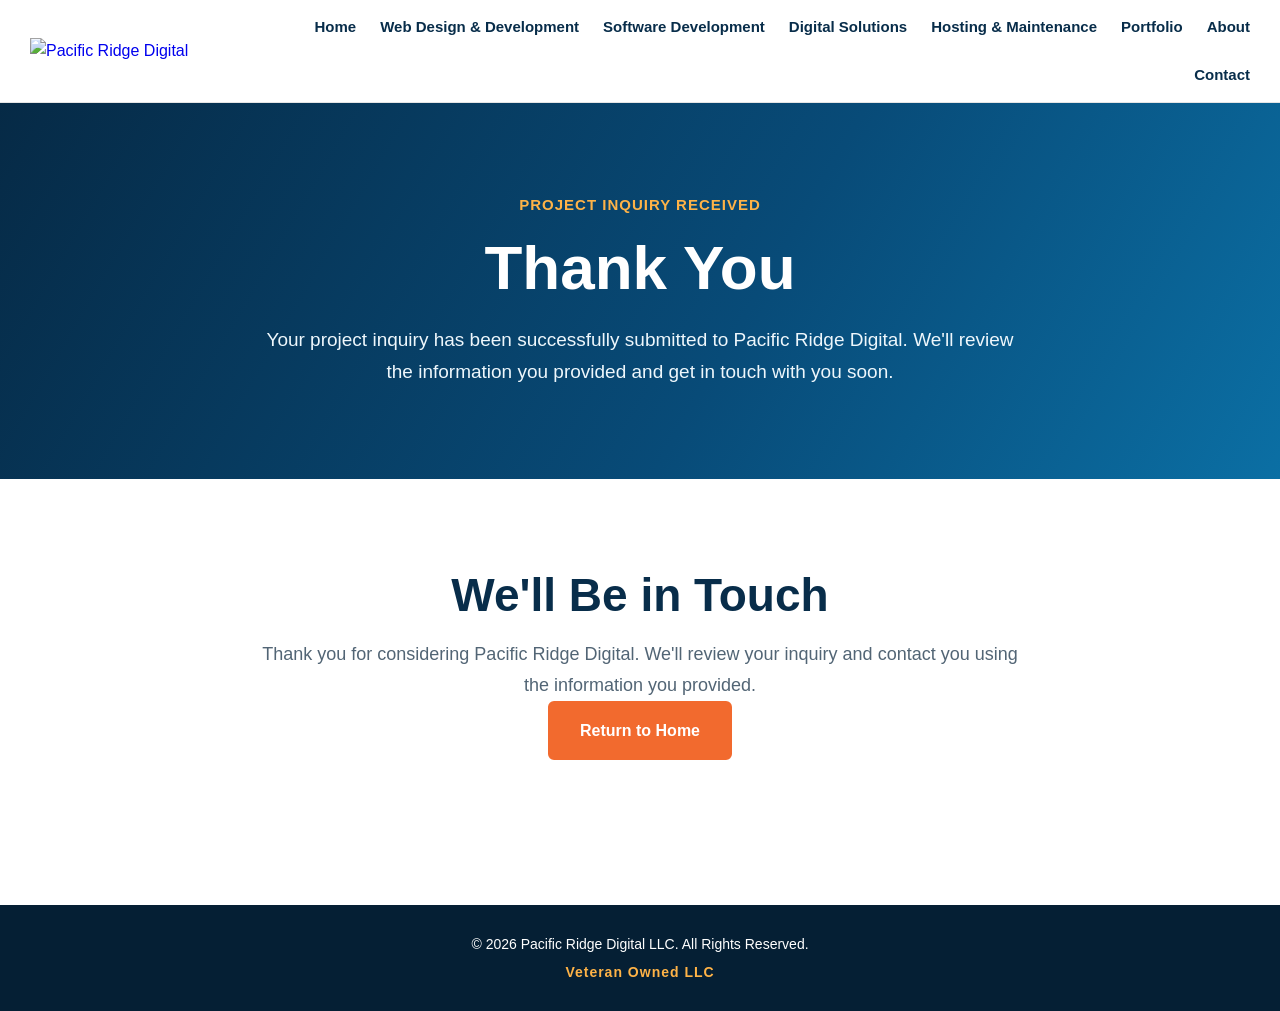
==== pages/about.html @ aaa15468 "Add link to Software Development in navigation" ====
<!DOCTYPE html>
<html lang="en">

<head>
    <meta charset="UTF-8">
    <meta name="viewport" content="width=device-width, initial-scale=1.0">

    <title>Thank You | Pacific Ridge Digital</title>
    <link rel="icon" type="image/png" sizes="512x512" href="../assets/images/favicon.png">
    <meta name="description"
      content="Thank you for contacting Pacific Ridge Digital. Your project inquiry has been received.">

    <link rel="stylesheet" href="../style.css">
</head>

<body class="contact-page">

    <!-- Header -->
    <header class="site-header">

        <div class="header-container">

            <a href="../index.html" class="logo-link">
                <img src="../assets/images/pacific-ridge-digital.png"
                     alt="Pacific Ridge Digital"
                     class="site-logo">
            </a>

            <nav class="main-nav">
                <a href="../index.html">Home</a>
                <a href="web-design-development.html">Web Design &amp; Development</a>
                <a href="software-development.html">Software Development</a>
                <a href="digital-solutions.html">Digital Solutions</a>
                <a href="hosting-maintenance.html">Hosting &amp; Maintenance</a>
                <a href="portfolio.html">Portfolio</a>
                <a href="about.html">About</a>
                <a href="contact.html">Contact</a>
            </nav>

        </div>

    </header>

    <main>

        <!-- Page Hero -->
<section class="page-hero">

    <div class="page-hero-content">

        <p class="hero-eyebrow">Project Inquiry Received</p>

        <h1>Thank You</h1>

        <p>
            Your project inquiry has been successfully submitted to
            Pacific Ridge Digital. We'll review the information you
            provided and get in touch with you soon.
        </p>

    </div>

</section>

<section class="contact-section">
    <div class="section-container">
        <div class="section-heading">

            <h2>We'll Be in Touch</h2>

            <p>
                Thank you for considering Pacific Ridge Digital.
                We'll review your inquiry and contact you using the
                information you provided.
            </p>

            <a href="../index.html" class="cta-button">
                Return to Home
            </a>

        </div>
    </div>
</section>
        
</main>
        


    <!-- Footer -->
    <footer class="site-footer">

        <p>&copy; 2026 Pacific Ridge Digital LLC. All Rights Reserved.</p>

        <p class="veteran-footer">Veteran Owned LLC</p>

    </footer>

</body>

</html>
---- style.css ----
/* ========================================
   Pacific Ridge Digital
   Main Stylesheet
   ======================================== */


/* ---------- Global Reset ---------- */

* {
    margin: 0;
    padding: 0;
    box-sizing: border-box;
}

html {
    scroll-behavior: smooth;
}

body {
    font-family: Arial, Helvetica, sans-serif;
    color: #082d4a;
    background-color: #ffffff;
    line-height: 1.6;
}

a {
    text-decoration: none;
}


/* ---------- Header ---------- */

.site-header {
    background-color: #ffffff;
    border-bottom: 1px solid #e5e5e5;
}

.header-container {
    max-width: 1400px;
    margin: 0 auto;
    padding: 15px 30px;

    display: flex;
    align-items: center;
    justify-content: space-between;
    gap: 30px;
}


/* ---------- Logo ---------- */

.logo-link {
    display: flex;
    align-items: center;
    flex-shrink: 0;
}

.site-logo {
    width: 230px;
    height: auto;
    display: block;
}


/* ---------- Navigation ---------- */

.main-nav {
    display: flex;
    align-items: center;
    justify-content: flex-end;
    gap: 24px;
    flex-wrap: wrap;
}

.main-nav a {
    color: #082d4a;
    font-size: 15px;
    font-weight: 600;
    transition: color 0.2s ease;
}

.main-nav a:hover {
    color: #f26a2e;
}


/* ---------- Hero ---------- */

.hero {
    min-height: 560px;

    display: flex;
    align-items: center;

    background:
        linear-gradient(
            120deg,
            #062a46 0%,
            #084b78 58%,
            #0b6fa4 100%
        );
}

.hero-content {
    width: 100%;
    max-width: 1200px;

    margin: 0 auto;
    padding: 80px 40px;

    color: #ffffff;
}

.hero-eyebrow {
    margin-bottom: 18px;

    color: #ffb347;
    font-size: 15px;
    font-weight: 700;
    letter-spacing: 1px;
    text-transform: uppercase;
}

.hero h1 {
    max-width: 1000px;
    margin-bottom: 24px;

    font-size: clamp(40px, 4.4vw, 58px);
    line-height: 1.08;
    letter-spacing: -1px;
}

.hero-description {
    max-width: 720px;
    margin-bottom: 35px;

    font-size: 19px;
    line-height: 1.7;
    color: #eef7fc;
}


/* ---------- Buttons ---------- */

.hero-buttons {
    display: flex;
    gap: 16px;
    flex-wrap: wrap;
}

.btn {
    display: inline-block;
    padding: 13px 25px;

    border: 2px solid transparent;
    border-radius: 6px;

    font-weight: 700;
    transition:
        background-color 0.2s ease,
        color 0.2s ease,
        border-color 0.2s ease;
}

.btn-primary {
    background-color: #f26a2e;
    color: #ffffff;
}

.btn-primary:hover {
    background-color: #d9551f;
}

.btn-secondary {
    border-color: #ffffff;
    color: #ffffff;
}

.btn-secondary:hover {
    background-color: #ffffff;
    color: #082d4a;
}

/* ---------- Responsive ---------- */

@media (max-width: 1000px) {

    .header-container {
        flex-direction: column;
        justify-content: center;
    }

    .main-nav {
        justify-content: center;
    }

}


@media (max-width: 700px) {

    .site-logo {
        width: 190px;
    }

    .main-nav {
        gap: 12px 18px;
    }

    .main-nav a {
        font-size: 14px;
    }

    .hero {
        min-height: 500px;
    }

    .hero-content {
        padding: 60px 25px;
        text-align: center;
    }

    .hero-description {
        margin-left: auto;
        margin-right: auto;
    }

.hero-buttons {
    justify-content: center;
}

}   /* <-- closes @media (max-width: 700px) */


/* ---------- Services ---------- */

.services-section {
    padding: 90px 30px;
    background-color: #f7fafc;
}

.section-container {
    max-width: 1200px;
    margin: 0 auto;
}

.section-heading {
    max-width: 760px;
    margin: 0 auto 55px;
    text-align: center;
}

.section-eyebrow {
    margin-bottom: 10px;

    color: #f26a2e;
    font-size: 14px;
    font-weight: 700;
    letter-spacing: 1.5px;
    text-transform: uppercase;
}

.section-heading h2 {
    margin-bottom: 18px;

    color: #082d4a;
    font-size: clamp(32px, 4vw, 46px);
    line-height: 1.15;
}

.section-heading p {
    color: #526575;
    font-size: 18px;
    line-height: 1.7;
}


/* ---------- Service Cards ---------- */

.services-grid {
    display: grid;
    grid-template-columns: repeat(3, 1fr);
    gap: 24px;
}

.service-card {
    position: relative;

    display: flex;
    flex-direction: column;
    height: 100%;

    padding: 34px 28px;

    background-color: #ffffff;
    border-top: 4px solid #0b6fa4;
    border-radius: 8px;

    box-shadow: 0 8px 24px rgba(8, 45, 74, 0.08);

    transition:
        transform 0.2s ease,
        box-shadow 0.2s ease,
        border-color 0.2s ease;
}

.service-card:hover {
    transform: translateY(-5px);

    border-top-color: #f26a2e;

    box-shadow: 0 14px 30px rgba(8, 45, 74, 0.14);
}

.service-card h3 {
    margin-bottom: 14px;

    color: #082d4a;
    font-size: 23px;
}

.service-card p {
    margin-bottom: 24px;

    color: #526575;
    font-size: 16px;
    line-height: 1.7;
}

.service-card .service-price {
    margin-top: auto;
    margin-bottom: 14px;

    color: #0b6fa4;
    font-size: 15px;
    font-weight: 700;
    line-height: 1.4;
}

.service-link {
    color: #0b6fa4;
    font-weight: 700;
}

.service-link:hover {
    color: #f26a2e;
}


/* ---------- Services Responsive ---------- */

@media (max-width: 1000px) {

    .services-grid {
        grid-template-columns: repeat(2, 1fr);
    }

}

@media (max-width: 650px) {

    .services-section {
        padding: 70px 20px;
    }

    .services-grid {
        grid-template-columns: 1fr;
    }

}
/* ---------- Why Pacific Ridge ---------- */

.why-section {
    padding: 90px 30px;
    background-color: #ffffff;
}

.why-grid {
    display: grid;
    grid-template-columns: repeat(3, 1fr);
    gap: 30px;
}

.why-card {
    padding: 35px 30px;

    border-left: 4px solid #f26a2e;
    background-color: #ffffff;

    box-shadow: 0 8px 24px rgba(8, 45, 74, 0.08);
}

.why-number {
    margin-bottom: 16px;

    color: #0b6fa4;
    font-size: 18px;
    font-weight: 700;
    letter-spacing: 2px;
}

.why-card h3 {
    margin-bottom: 15px;

    color: #082d4a;
    font-size: 23px;
    line-height: 1.3;
}

.why-card p {
    color: #526575;
    font-size: 16px;
    line-height: 1.7;
}


/* ---------- Why Pacific Ridge Responsive ---------- */

@media (max-width: 900px) {

    .why-grid {
        grid-template-columns: 1fr;
    }

}

@media (max-width: 650px) {

    .why-section {
        padding: 70px 20px;
    }

}

/* ---------- Featured Work ---------- */

.portfolio-section {
    padding: 90px 30px;
    background-color: #f7fafc;
}

.portfolio-grid {
    display: grid;
    grid-template-columns: repeat(3, 1fr);
    gap: 30px;
}

.portfolio-card {
    display: flex;
    flex-direction: column;

    overflow: hidden;

    background-color: #ffffff;
    border-radius: 8px;

    box-shadow: 0 8px 24px rgba(8, 45, 74, 0.08);

    transition:
        transform 0.2s ease,
        box-shadow 0.2s ease;
}

.portfolio-card:hover {
    transform: translateY(-5px);

    box-shadow: 0 14px 30px rgba(8, 45, 74, 0.14);
}


/* ---------- Portfolio Images ---------- */

.portfolio-image {
    width: 100%;
    height: 230px;

    overflow: hidden;
    background-color: #e9eef2;
}

.portfolio-image img {
    width: 100%;
    height: 100%;

    display: block;
    object-fit: cover;

    transition: transform 0.3s ease;
}

.portfolio-card:hover .portfolio-image img {
    transform: scale(1.04);
}


/* ---------- Portfolio Content ---------- */

.portfolio-content {
    display: flex;
    flex-direction: column;
    flex-grow: 1;

    padding: 30px;
}

.portfolio-type {
    margin-bottom: 8px;

    color: #f26a2e;
    font-size: 13px;
    font-weight: 700;
    letter-spacing: 1.3px;
    text-transform: uppercase;
}

.portfolio-content h3 {
    margin-bottom: 14px;

    color: #082d4a;
    font-size: 24px;
}

.portfolio-content > p:not(.portfolio-type) {
    margin-bottom: 24px;

    color: #526575;
    font-size: 16px;
    line-height: 1.7;
}

.portfolio-link {
    margin-top: auto;

    color: #0b6fa4;
    font-weight: 700;
}

.portfolio-link:hover {
    color: #f26a2e;
}

/* ---------- Portfolio Button ---------- */

.portfolio-button {
    margin-top: 45px;
    text-align: center;
}

.portfolio-button a {
    display: inline-block;

    padding: 15px 28px;

    background-color: #f26a2e;
    color: #ffffff;

    border: 2px solid #f26a2e;
    border-radius: 6px;

    font-size: 16px;
    font-weight: 700;
    text-decoration: none;

    transition:
        background-color 0.2s ease,
        border-color 0.2s ease,
        transform 0.2s ease;
}

.portfolio-button a:hover {
    background-color: #082d4a;
    border-color: #082d4a;

    transform: translateY(-2px);
}


/* ---------- Portfolio Responsive ---------- */

@media (max-width: 900px) {

    .portfolio-grid {
        grid-template-columns: 1fr;
    }

    .portfolio-image {
        height: 300px;
    }

}

@media (max-width: 650px) {

    .portfolio-section {
        padding: 70px 20px;
    }

    .portfolio-image {
        height: 220px;
    }

}
/* ---------- Final CTA ---------- */

.final-cta {
    padding: 90px 30px;

    background:
        linear-gradient(
            120deg,
            #051f34 0%,
            #083f66 100%
        );

    text-align: center;
}

.cta-container {
    max-width: 800px;
    margin: 0 auto;
}

.final-cta .section-eyebrow {
    color: #ffb347;
}

.final-cta h2 {
    margin-bottom: 20px;

    color: #ffffff;
    font-size: clamp(34px, 4vw, 50px);
    line-height: 1.15;
}

.final-cta p {
    margin: 0 auto 32px;

    max-width: 700px;

    color: #e9f4fa;
    font-size: 18px;
    line-height: 1.7;
}

.cta-button {
    display: inline-block;

    padding: 15px 30px;

    background-color: #f26a2e;
    color: #ffffff;

    border: 2px solid #f26a2e;
    border-radius: 6px;

    font-size: 16px;
    font-weight: 700;

    transition:
        background-color 0.2s ease,
        border-color 0.2s ease,
        transform 0.2s ease;
}

.cta-button:hover {
    background-color: #ffffff;
    border-color: #ffffff;
    color: #082d4a;

    transform: translateY(-2px);
}


/* ---------- Final CTA Responsive ---------- */

@media (max-width: 650px) {

    .final-cta {
        padding: 70px 20px;
    }

}
/* ---------- Interior Page Hero ---------- */

.page-hero {
    padding: 90px 30px;

    background:
        linear-gradient(
            120deg,
            #062a46 0%,
            #084b78 58%,
            #0b6fa4 100%
        );

    color: #ffffff;
}

.page-hero-content {
    max-width: 1100px;
    margin: 0 auto;
    text-align: center;
}

.page-hero h1 {
    max-width: 900px;
    margin: 0 auto 22px;

    font-size: clamp(42px, 5vw, 62px);
    line-height: 1.08;
}

.page-hero-content > p:last-child {
    max-width: 760px;
    margin: 0 auto;

    color: #eef7fc;
    font-size: 19px;
    line-height: 1.7;
}


/* ---------- General Content Section ---------- */

.content-section {
    padding: 90px 30px;
    background-color: #ffffff;
}


/* ---------- Feature Cards ---------- */

.feature-grid {
    display: grid;
    grid-template-columns: repeat(3, 1fr);
    gap: 26px;
}

.feature-card {
    padding: 32px 28px;

    background-color: #f7fafc;
    border-top: 4px solid #0b6fa4;
    border-radius: 8px;

    box-shadow: 0 8px 24px rgba(8, 45, 74, 0.06);
}

.feature-card h3 {
    margin-bottom: 13px;

    color: #082d4a;
    font-size: 22px;
}

.feature-card p {
    color: #526575;
    line-height: 1.7;
}


/* ---------- Design Process ---------- */

.design-process {
    padding: 90px 30px;
    background-color: #f7fafc;
}

.process-grid {
    display: grid;
    grid-template-columns: repeat(4, 1fr);
    gap: 24px;
}

.process-step {
    padding: 30px 25px;

    background-color: #ffffff;
    border-left: 4px solid #f26a2e;

    box-shadow: 0 8px 24px rgba(8, 45, 74, 0.06);
}

.process-step span {
    display: block;
    margin-bottom: 15px;

    color: #0b6fa4;
    font-size: 18px;
    font-weight: 700;
    letter-spacing: 2px;
}

.process-step h3 {
    margin-bottom: 12px;

    color: #082d4a;
    font-size: 22px;
}

.process-step p {
    color: #526575;
    line-height: 1.7;
}


/* ---------- Interior Page Responsive ---------- */

@media (max-width: 1000px) {

    .feature-grid {
        grid-template-columns: repeat(2, 1fr);
    }

    .process-grid {
        grid-template-columns: repeat(2, 1fr);
    }

}

@media (max-width: 650px) {

    .page-hero,
    .content-section,
    .design-process {
        padding: 70px 20px;
    }

    .feature-grid,
    .process-grid {
        grid-template-columns: 1fr;
    }

}


/* ---------- Website Pricing ---------- */

.website-pricing {
    padding: 90px 30px;
    background-color: #f7fafc;
}

.website-pricing-grid {
    display: grid;
    grid-template-columns: repeat(3, 1fr);
    gap: 28px;
    align-items: stretch;
}

.software-pricing-grid {
    grid-template-columns: repeat(2, minmax(0, 345px));
    justify-content: center;
}

.website-pricing-card {
    display: flex;
    flex-direction: column;
    padding: 38px 32px;

    background-color: #ffffff;
    border-top: 4px solid #0b6fa4;
    border-radius: 8px;

    box-shadow: 0 10px 25px rgba(8, 45, 74, 0.08);
}

.website-pricing-card h3 {
    margin-bottom: 16px;

    color: #082d4a;
    font-size: 24px;
}

.website-plan-price {
    margin-bottom: 26px;
}

.website-plan-price span,
.website-plan-price strong {
    display: block;
}

.website-plan-price span {
    color: #526575;
    font-size: 15px;
    font-weight: 700;
    text-transform: uppercase;
    letter-spacing: 0.5px;
}

.website-plan-price strong {
    color: #082d4a;
    font-size: 42px;
    line-height: 1.2;
}

.website-pricing-card ul {
    flex-grow: 1;
    margin: 0 0 30px;
    padding: 0;
    list-style: none;
}

.website-pricing-card li {
    position: relative;
    padding: 10px 0 10px 26px;

    color: #344f65;
    line-height: 1.5;
    border-bottom: 1px solid #e7edf1;
}

.website-pricing-card li:last-child {
    border-bottom: none;
}

.website-pricing-card li::before {
    content: "✓";
    position: absolute;
    left: 0;

    color: #0b6fa4;
    font-weight: 700;
}

.website-pricing-card .cta-button {
    align-self: flex-start;
}

.featured-website-plan {
    border-top-color: #f26a2e;
    transform: translateY(-12px);
}

.website-popular-badge {
    align-self: flex-start;
    margin-bottom: 18px;
    padding: 7px 14px;

    background-color: #f26a2e;
    color: #ffffff;
    border-radius: 20px;

    font-size: 13px;
    font-weight: 700;
    text-transform: uppercase;
    letter-spacing: 1px;
}
.pricing-note {
    text-align: center;
    margin: 24px auto 0;
    max-width: 900px;
    padding: 0 20px;
    color: #4b5563;
    font-size: 1.1rem;
    line-height: 1.6;
}

@media (max-width: 900px) {

    .website-pricing-grid {
        grid-template-columns: 1fr;
    }

    .featured-website-plan {
        transform: none;
    }

}

@media (max-width: 650px) {

    .website-pricing {
        padding: 70px 20px;
    }

    .website-pricing-card {
        padding: 32px 26px;
    }

}


/* ---------- Digital Solutions Pricing ---------- */

.digital-solutions-pricing {
    padding: 90px 30px;
    background-color: #f7fafc;
}

.digital-pricing-grid {
    display: grid;
    grid-template-columns: repeat(3, 1fr);
    gap: 28px;
    align-items: stretch;
}

.digital-pricing-card {
    display: flex;
    flex-direction: column;
    padding: 36px 30px;

    background-color: #ffffff;
    border-top: 4px solid #0b6fa4;
    border-radius: 8px;

    box-shadow: 0 10px 25px rgba(8, 45, 74, 0.08);
}

.digital-pricing-card h3 {
    margin-bottom: 16px;

    color: #082d4a;
    font-size: 23px;
    line-height: 1.3;
}

.digital-plan-price {
    margin-bottom: 22px;
}

.digital-plan-price span,
.digital-plan-price strong {
    display: block;
}

.digital-plan-price span {
    color: #526575;
    font-size: 15px;
    font-weight: 700;
    text-transform: uppercase;
    letter-spacing: 0.5px;
}

.digital-plan-price strong {
    color: #082d4a;
    font-size: 40px;
    line-height: 1.2;
}

.digital-pricing-description {
    flex-grow: 1;
    margin-bottom: 28px;

    color: #526575;
    line-height: 1.7;
}

.digital-pricing-card .cta-button {
    align-self: flex-start;
}

.digital-pricing-note {
    max-width: 1000px;
    margin: 42px auto 0;
    padding: 24px 28px;

    background-color: #ffffff;
    color: #526575;
    border-left: 4px solid #f26a2e;
    border-radius: 6px;

    line-height: 1.7;
    box-shadow: 0 8px 24px rgba(8, 45, 74, 0.06);
}

@media (max-width: 1000px) {

    .digital-pricing-grid {
        grid-template-columns: repeat(2, 1fr);
    }

}

@media (max-width: 650px) {

    .digital-solutions-pricing {
        padding: 70px 20px;
    }

    .digital-pricing-grid {
        grid-template-columns: 1fr;
    }

    .digital-pricing-card {
        padding: 32px 26px;
    }

    .digital-pricing-note {
        padding: 22px;
    }

}
/* ---------- Footer ---------- */

.site-footer {
    padding: 28px 20px;

    background-color: #051f34;
    color: #ffffff;

    text-align: center;
    font-size: 14px;
}

.veteran-footer {
    margin-top: 5px;

    color: #ffb347;
    font-weight: 700;
    letter-spacing: 1px;
}
/* Hosting & Maintenance */
.hosting-maintenance-page .feature-grid {
    grid-template-columns: repeat(4, 1fr);
}

/* Maintenance Pricing Plans */

.hosting-maintenance-page .pricing-grid {
    display: grid;
    grid-template-columns: repeat(3, 1fr);
    gap: 28px;
    align-items: stretch;
}

.hosting-maintenance-page .pricing-card {
    position: relative;

    display: flex;
    flex-direction: column;
    padding: 38px 32px;

    background-color: #ffffff;
    border-top: 4px solid #0b6fa4;
    border-radius: 8px;

    box-shadow: 0 10px 25px rgba(8, 45, 74, 0.08);
}

.hosting-maintenance-page .pricing-card h3 {
    margin: 0 0 18px;

    color: #082d4a;
    font-size: 24px;
}

.hosting-maintenance-page .plan-price {
    margin-bottom: 28px;
}

.hosting-maintenance-page .price {
    color: #082d4a;
    font-size: 42px;
    font-weight: 700;
}

.hosting-maintenance-page .price-period {
    color: #526575;
    font-size: 16px;
}

.hosting-maintenance-page .pricing-card ul {
    flex-grow: 1;
    margin: 0 0 30px;
    padding: 0;
    list-style: none;
}

.hosting-maintenance-page .pricing-card li {
    position: relative;
    padding: 10px 0 10px 26px;
    color: #344f65;
    line-height: 1.5;
    border-bottom: 1px solid #e7edf1;
}

.hosting-maintenance-page .pricing-card li:last-child {
    border-bottom: none;
}

.hosting-maintenance-page .pricing-card li::before {
    content: "✓";
    position: absolute;
    left: 0;
    color: #0b6fa4;
    font-weight: 700;
}

.hosting-maintenance-page .pricing-card .cta-button {
    align-self: flex-start;
}

/* Featured Standard Plan */

.hosting-maintenance-page .featured-plan {
    border-top-color: #f26a2e;
    transform: translateY(-12px);
}

.hosting-maintenance-page .popular-badge {
    align-self: flex-start;
    display: inline-block;
    background-color: #f26a2e;
    color: #ffffff;
    font-size: 13px;
    font-weight: 700;
    text-transform: uppercase;
    letter-spacing: 1px;
    padding: 7px 14px;
    border-radius: 20px;
    margin-bottom: 18px;
}

.hosting-maintenance-page .maintenance-pricing-note {
    max-width: 1000px;
    margin: 42px auto 0;
    padding: 24px 28px;

    background-color: #ffffff;
    color: #526575;
    border-left: 4px solid #f26a2e;
    border-radius: 6px;

    line-height: 1.7;
    box-shadow: 0 8px 24px rgba(8, 45, 74, 0.06);
}

/* Responsive Pricing */

@media (max-width: 900px) {
    .hosting-maintenance-page .pricing-grid {
        grid-template-columns: 1fr;
    }

    .hosting-maintenance-page .featured-plan {
        transform: none;
    }
}

@media (max-width: 650px) {
    .hosting-maintenance-page .pricing-card {
        padding: 32px 26px;
    }

    .hosting-maintenance-page .maintenance-pricing-note {
        padding: 22px;
    }
}


/* ---------- About Page ---------- */

.about-intro-section,
.about-process-section,
.founder-section {
    padding: 90px 30px;
}

.about-intro-section,
.about-process-section {
    background-color: #ffffff;
}

.about-service-grid {
    display: grid;
    grid-template-columns: repeat(3, 1fr);
    gap: 26px;
}

.about-service-card {
    padding: 32px 28px;

    background-color: #f7fafc;
    border-top: 4px solid #0b6fa4;
    border-radius: 8px;

    box-shadow: 0 8px 24px rgba(8, 45, 74, 0.06);
}

.about-service-card h3 {
    margin-bottom: 13px;

    color: #082d4a;
    font-size: 22px;
}

.about-service-card p {
    color: #526575;
    line-height: 1.7;
}

.veteran-owned-section {
    padding: 90px 30px;
    background-color: #f7fafc;
}

.veteran-owned-layout {
    display: grid;
    grid-template-columns: minmax(0, 1.25fr) minmax(320px, 0.75fr);
    gap: 70px;
    align-items: center;
}

.veteran-owned-copy h2,
.founder-card h2 {
    margin-bottom: 20px;

    color: #082d4a;
    font-size: clamp(32px, 4vw, 46px);
    line-height: 1.15;
}

.veteran-owned-copy > p:last-child,
.founder-card > p:last-child {
    color: #526575;
    font-size: 18px;
    line-height: 1.8;
}

.veteran-values {
    display: grid;
    gap: 12px;
}

.veteran-value {
    padding: 17px 20px;

    background-color: #ffffff;
    color: #082d4a;
    border-left: 4px solid #f26a2e;

    font-weight: 700;
    box-shadow: 0 6px 18px rgba(8, 45, 74, 0.06);
}

.founder-section {
    background-color: #f7fafc;
}

.founder-card {
    max-width: 900px;
    margin: 0 auto;
    padding: 46px 48px;

    background-color: #ffffff;
    border-top: 4px solid #0b6fa4;
    border-radius: 8px;

    box-shadow: 0 10px 28px rgba(8, 45, 74, 0.08);
}

@media (max-width: 1000px) {

    .about-service-grid {
        grid-template-columns: repeat(2, 1fr);
    }

    .veteran-owned-layout {
        grid-template-columns: 1fr;
        gap: 42px;
    }

}

@media (max-width: 650px) {

    .about-intro-section,
    .veteran-owned-section,
    .about-process-section,
    .founder-section {
        padding: 70px 20px;
    }

    .about-service-grid {
        grid-template-columns: 1fr;
    }

    .founder-card {
        padding: 34px 26px;
    }

}


/* ---------- Contact Page ---------- */

.contact-section,
.contact-next-section {
    padding: 90px 30px;
}

.contact-section {
    background-color: #ffffff;
}

.contact-layout {
    display: grid;
    grid-template-columns: minmax(0, 2fr) minmax(280px, 0.8fr);
    gap: 32px;
    align-items: start;
}

.contact-form,
.alternative-contact {
    background-color: #f7fafc;
    border-radius: 8px;
    box-shadow: 0 10px 28px rgba(8, 45, 74, 0.08);
}

.contact-form {
    padding: 40px;
    border-top: 4px solid #0b6fa4;
}

.contact-form-grid {
    display: grid;
    grid-template-columns: repeat(2, minmax(0, 1fr));
    gap: 24px;
}

.form-field {
    display: flex;
    flex-direction: column;
}

.form-field-full {
    grid-column: 1 / -1;
}

.form-field label {
    margin-bottom: 8px;

    color: #082d4a;
    font-size: 15px;
    font-weight: 700;
}

.optional-label {
    color: #6b7d8b;
    font-size: 13px;
    font-weight: 400;
}

.form-field input,
.form-field select,
.form-field textarea {
    width: 100%;
    padding: 13px 14px;

    background-color: #ffffff;
    color: #082d4a;
    border: 1px solid #cbd7df;
    border-radius: 6px;

    font: inherit;
    line-height: 1.4;

    transition: border-color 0.2s ease, box-shadow 0.2s ease;
}

.form-field textarea {
    min-height: 180px;
    resize: vertical;
}

.form-field input:focus,
.form-field select:focus,
.form-field textarea:focus {
    outline: none;
    border-color: #0b6fa4;
    box-shadow: 0 0 0 3px rgba(11, 111, 164, 0.15);
}

.form-privacy,
.form-availability {
    color: #526575;
    font-size: 14px;
    line-height: 1.6;
}

.form-privacy {
    margin-top: 26px;
}

.form-availability {
    margin: 12px 0 20px;
    padding: 14px 16px;

    background-color: #ffffff;
    border-left: 4px solid #f26a2e;
}

.contact-submit-button {
    display: inline-block;
    padding: 15px 30px;

    background-color: #f26a2e;
    color: #ffffff;
    border: 2px solid #f26a2e;
    border-radius: 6px;

    font-size: 16px;
    font-weight: 700;
}

.contact-submit-button:disabled {
    opacity: 0.72;
    cursor: not-allowed;
}

.alternative-contact {
    padding: 34px 30px;
    border-top: 4px solid #f26a2e;
}

.alternative-contact h2 {
    margin-bottom: 15px;

    color: #082d4a;
    font-size: 27px;
    line-height: 1.2;
}

.alternative-contact > p:not(.section-eyebrow) {
    margin-bottom: 24px;

    color: #526575;
    line-height: 1.7;
}

.email-placeholder {
    padding: 18px;

    background-color: #ffffff;
    color: #526575;
    border: 1px dashed #0b6fa4;
    border-radius: 6px;

    font-size: 14px;
    font-weight: 700;
    line-height: 1.5;
}

.contact-next-section {
    background-color: #f7fafc;
}

.contact-steps-grid {
    display: grid;
    grid-template-columns: repeat(3, 1fr);
    gap: 24px;
}

@media (max-width: 1000px) {

    .contact-layout {
        grid-template-columns: 1fr;
    }

    .contact-steps-grid {
        grid-template-columns: repeat(2, 1fr);
    }

}

@media (max-width: 650px) {

    .contact-section,
    .contact-next-section {
        padding: 70px 20px;
    }

    .contact-form {
        padding: 32px 24px;
    }

    .contact-form-grid,
    .contact-steps-grid {
        grid-template-columns: 1fr;
    }

    .form-field-full {
        grid-column: auto;
    }

    .alternative-contact {
        padding: 30px 24px;
    }

    .contact-submit-button {
        width: 100%;
    }

}
/* =========================
   Portfolio Page
   ========================= */

.portfolio-section {
    padding: 70px 5%;
    background: #f4f7f9;
}

.portfolio-section .section-heading {
    text-align: center;
    max-width: 750px;
    margin: 0 auto 50px;
}

.portfolio-section .section-heading h2 {
    font-size: 2.5rem;
    color: #073b5c;
    margin-bottom: 15px;
}

.portfolio-section .section-heading p {
    font-size: 1.1rem;
    color: #52616b;
    line-height: 1.6;
}

.portfolio-grid {
    max-width: 1400px;
    margin: 0 auto;
    display: flex;
    flex-wrap: wrap;
    justify-content: center;
    gap: 30px;
}

.portfolio-card {
    background: #ffffff;
    border-radius: 10px;
    overflow: hidden;
    box-shadow: 0 6px 20px rgba(0, 0, 0, 0.08);
    width: calc(33.333% - 20px);
    display: flex;
    flex-direction: column;
    transition: transform 0.3s ease, box-shadow 0.3s ease;
}

.portfolio-card:hover {
    transform: translateY(-5px);
    box-shadow: 0 10px 28px rgba(0, 0, 0, 0.14);
}

.portfolio-card img {
    width: 100%;
    height: 260px;
    object-fit: cover;
    display: block;
}

.portfolio-card-content {
    padding: 25px;
    display: flex;
    flex-direction: column;
    flex-grow: 1;
}

.portfolio-card-content h3 {
    color: #073b5c;
    font-size: 1.4rem;
    margin: 0 0 12px;
}

.portfolio-card-content p {
    color: #52616b;
    line-height: 1.6;
    margin: 0 0 25px;
    flex-grow: 1;
}

.portfolio-card-content .btn {
    display: inline-block;
    align-self: flex-start;
    background: #0a6f9c;
    color: #ffffff;
    text-decoration: none;
    font-weight: 600;
    padding: 11px 22px;
    border-radius: 6px;
    transition: background 0.3s ease, transform 0.2s ease;
}

.portfolio-card-content .btn:hover {
    background: #073b5c;
    transform: translateY(-2px);
}

/* Tablet */
@media (max-width: 950px) {
    .portfolio-card {
        width: calc(50% - 15px);
    }
}

/* Mobile */
@media (max-width: 650px) {
    .portfolio-card {
        width: 100%;
    }

    .portfolio-section {
        padding: 50px 20px;
    }

    .portfolio-card img {
        height: 220px;
    }
}
.back-home {
    width: 100%;
    display: flex;
    justify-content: center;
    margin: 30px 0 50px;
}
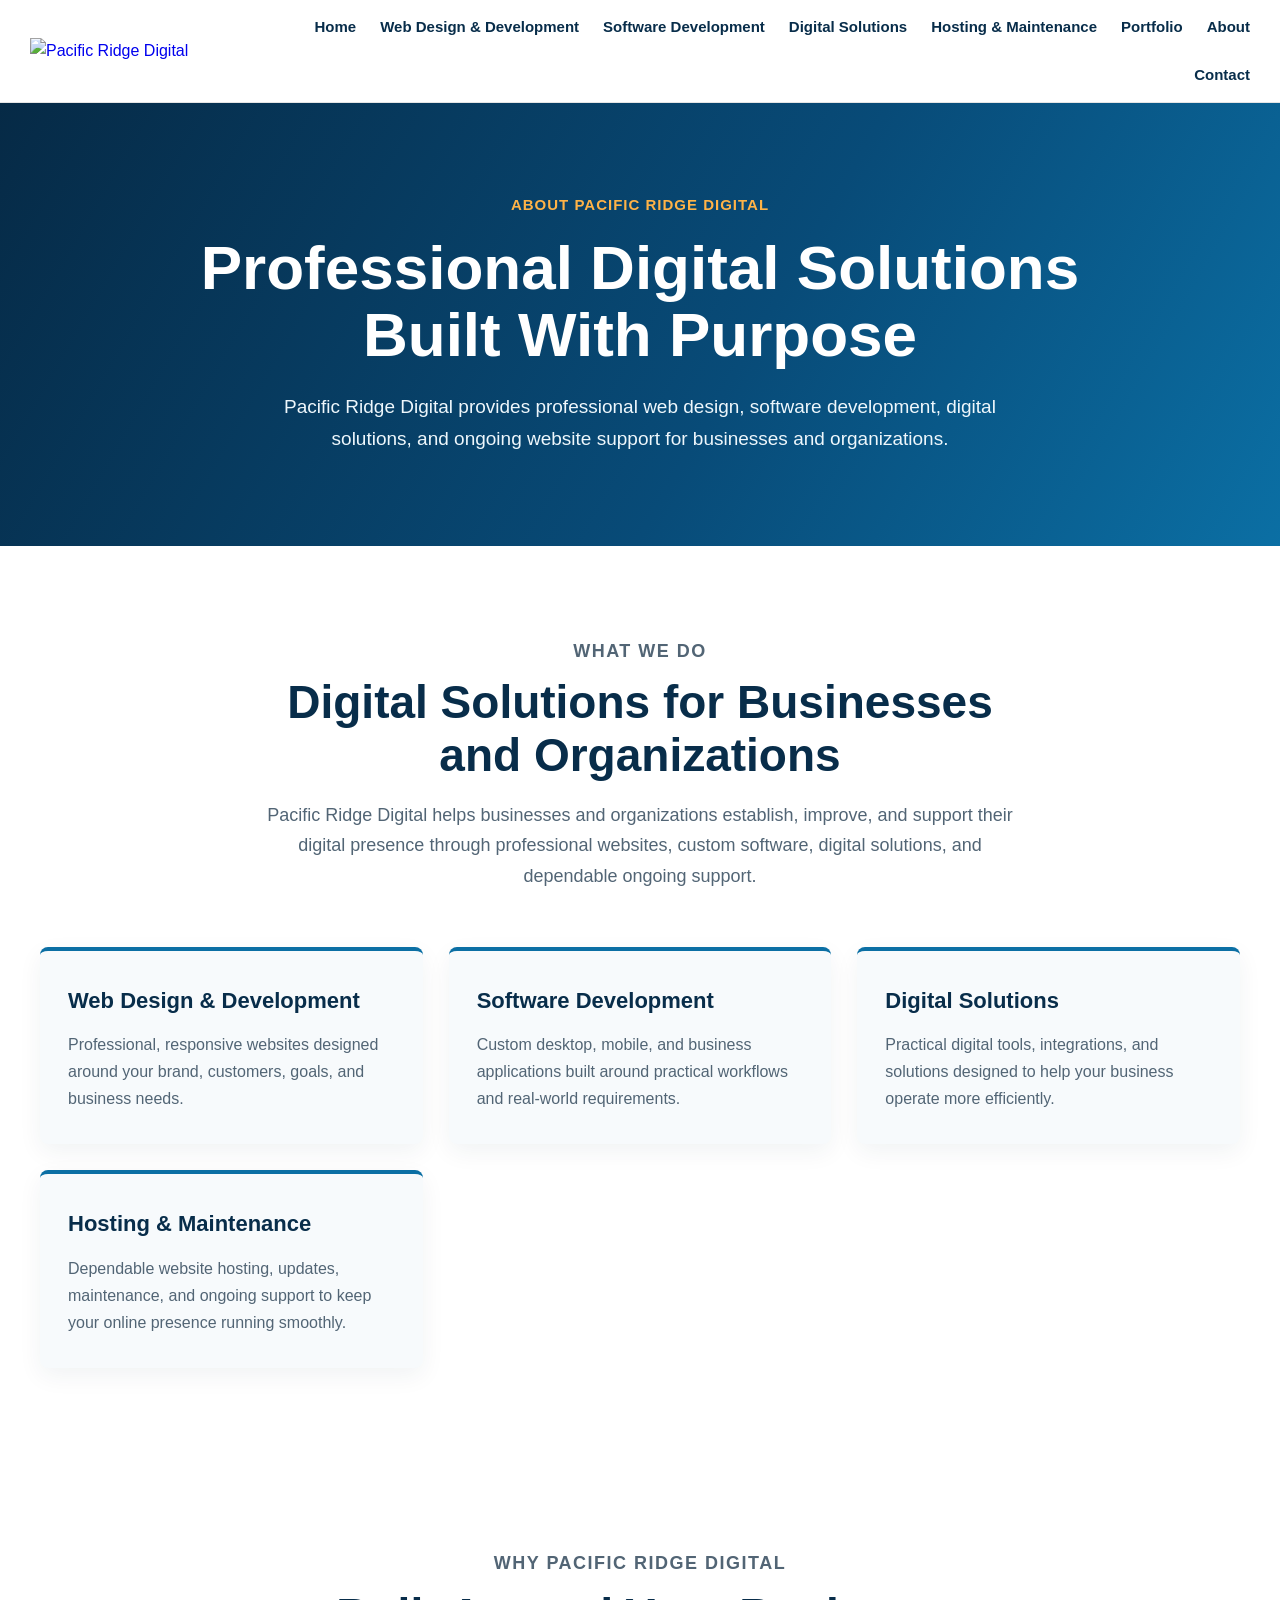
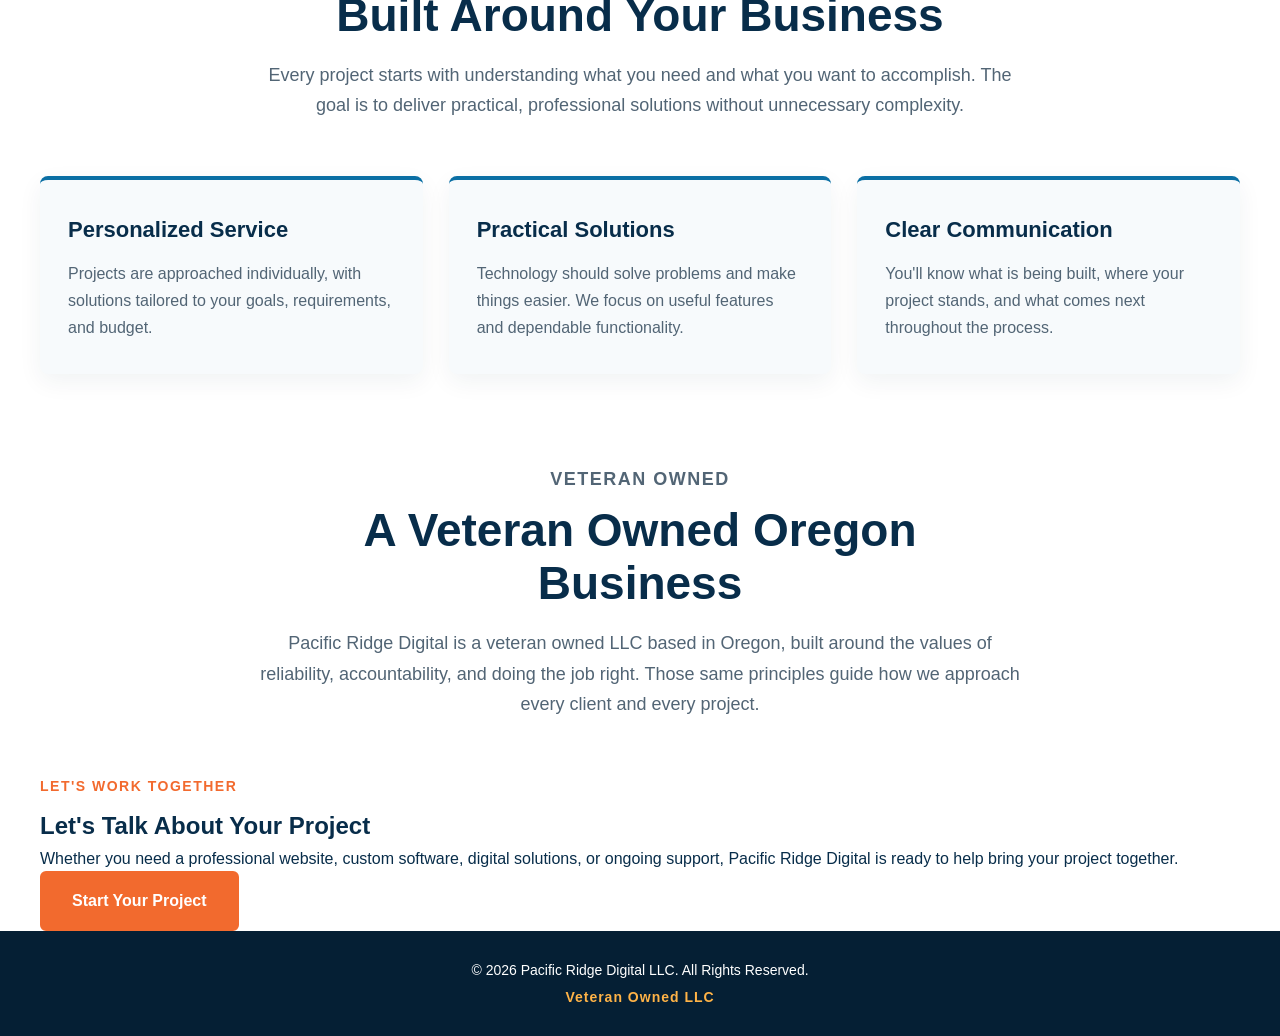
==== commit 7d711d1b: "Rebuild About page" ====
--- a/pages/about.html
+++ b/pages/about.html
@@ -43,43 +43,182 @@
 
     <main>
 
-        <!-- Page Hero -->
+<!-- Page Hero -->
 <section class="page-hero">
 
     <div class="page-hero-content">
 
-        <p class="hero-eyebrow">Project Inquiry Received</p>
-
-        <h1>Thank You</h1>
-
-        <p>
-            Your project inquiry has been successfully submitted to
-            Pacific Ridge Digital. We'll review the information you
-            provided and get in touch with you soon.
-        </p>
-
-    </div>
-
-</section>
-
-<section class="contact-section">
-    <div class="section-container">
+        <p class="hero-eyebrow">About Pacific Ridge Digital</p>
+
+        <h1>Professional Digital Solutions Built With Purpose</h1>
+
+        <p>
+            Pacific Ridge Digital provides professional web design,
+            software development, digital solutions, and ongoing
+            website support for businesses and organizations.
+        </p>
+
+    </div>
+
+</section>
+
+<!-- About Overview -->
+<section class="content-section">
+
+    <div class="section-container">
+
         <div class="section-heading">
 
-            <h2>We'll Be in Touch</h2>
+            <p class="section-eyebrow">What We Do</p>
+
+            <h2>Digital Solutions for Businesses and Organizations</h2>
 
             <p>
-                Thank you for considering Pacific Ridge Digital.
-                We'll review your inquiry and contact you using the
-                information you provided.
+                Pacific Ridge Digital helps businesses and organizations
+                establish, improve, and support their digital presence
+                through professional websites, custom software, digital
+                solutions, and dependable ongoing support.
             </p>
 
-            <a href="../index.html" class="cta-button">
-                Return to Home
-            </a>
-
-        </div>
-    </div>
+        </div>
+
+<div class="feature-grid">
+
+    <article class="feature-card">
+        <h3>Web Design &amp; Development</h3>
+        <p>
+            Professional, responsive websites designed around your
+            brand, customers, goals, and business needs.
+        </p>
+    </article>
+
+    <article class="feature-card">
+        <h3>Software Development</h3>
+        <p>
+            Custom desktop, mobile, and business applications built
+            around practical workflows and real-world requirements.
+        </p>
+    </article>
+
+    <article class="feature-card">
+        <h3>Digital Solutions</h3>
+        <p>
+            Practical digital tools, integrations, and solutions
+            designed to help your business operate more efficiently.
+        </p>
+    </article>
+
+    <article class="feature-card">
+        <h3>Hosting &amp; Maintenance</h3>
+        <p>
+            Dependable website hosting, updates, maintenance, and
+            ongoing support to keep your online presence running smoothly.
+        </p>
+    </article>
+
+</div>
+        
+    </div>
+
+</section>
+
+<!-- Why Pacific Ridge Digital -->
+<section class="content-section">
+
+    <div class="section-container">
+
+        <div class="section-heading">
+
+            <p class="section-eyebrow">Why Pacific Ridge Digital</p>
+
+            <h2>Built Around Your Business</h2>
+
+            <p>
+                Every project starts with understanding what you need
+                and what you want to accomplish. The goal is to deliver
+                practical, professional solutions without unnecessary
+                complexity.
+            </p>
+
+        </div>
+
+        <div class="feature-grid">
+
+            <article class="feature-card">
+                <h3>Personalized Service</h3>
+                <p>
+                    Projects are approached individually, with solutions
+                    tailored to your goals, requirements, and budget.
+                </p>
+            </article>
+
+            <article class="feature-card">
+                <h3>Practical Solutions</h3>
+                <p>
+                    Technology should solve problems and make things easier.
+                    We focus on useful features and dependable functionality.
+                </p>
+            </article>
+
+            <article class="feature-card">
+                <h3>Clear Communication</h3>
+                <p>
+                    You'll know what is being built, where your project
+                    stands, and what comes next throughout the process.
+                </p>
+            </article>
+
+        </div>
+
+    </div>
+
+</section>
+
+<!-- Veteran Owned -->
+<section class="about-veteran-section">
+
+    <div class="section-container">
+
+        <div class="section-heading">
+
+            <p class="section-eyebrow">Veteran Owned</p>
+
+            <h2>A Veteran Owned Oregon Business</h2>
+
+            <p>
+                Pacific Ridge Digital is a veteran owned LLC based in Oregon,
+                built around the values of reliability, accountability, and
+                doing the job right. Those same principles guide how we
+                approach every client and every project.
+            </p>
+
+        </div>
+
+    </div>
+
+</section>
+
+<!-- About CTA -->
+<section class="cta-section">
+
+    <div class="section-container">
+
+        <p class="section-eyebrow">Let's Work Together</p>
+
+        <h2>Let's Talk About Your Project</h2>
+
+        <p>
+            Whether you need a professional website, custom software,
+            digital solutions, or ongoing support, Pacific Ridge Digital
+            is ready to help bring your project together.
+        </p>
+
+        <a href="contact.html" class="cta-button">
+            Start Your Project
+        </a>
+
+    </div>
+
 </section>
         
 </main>
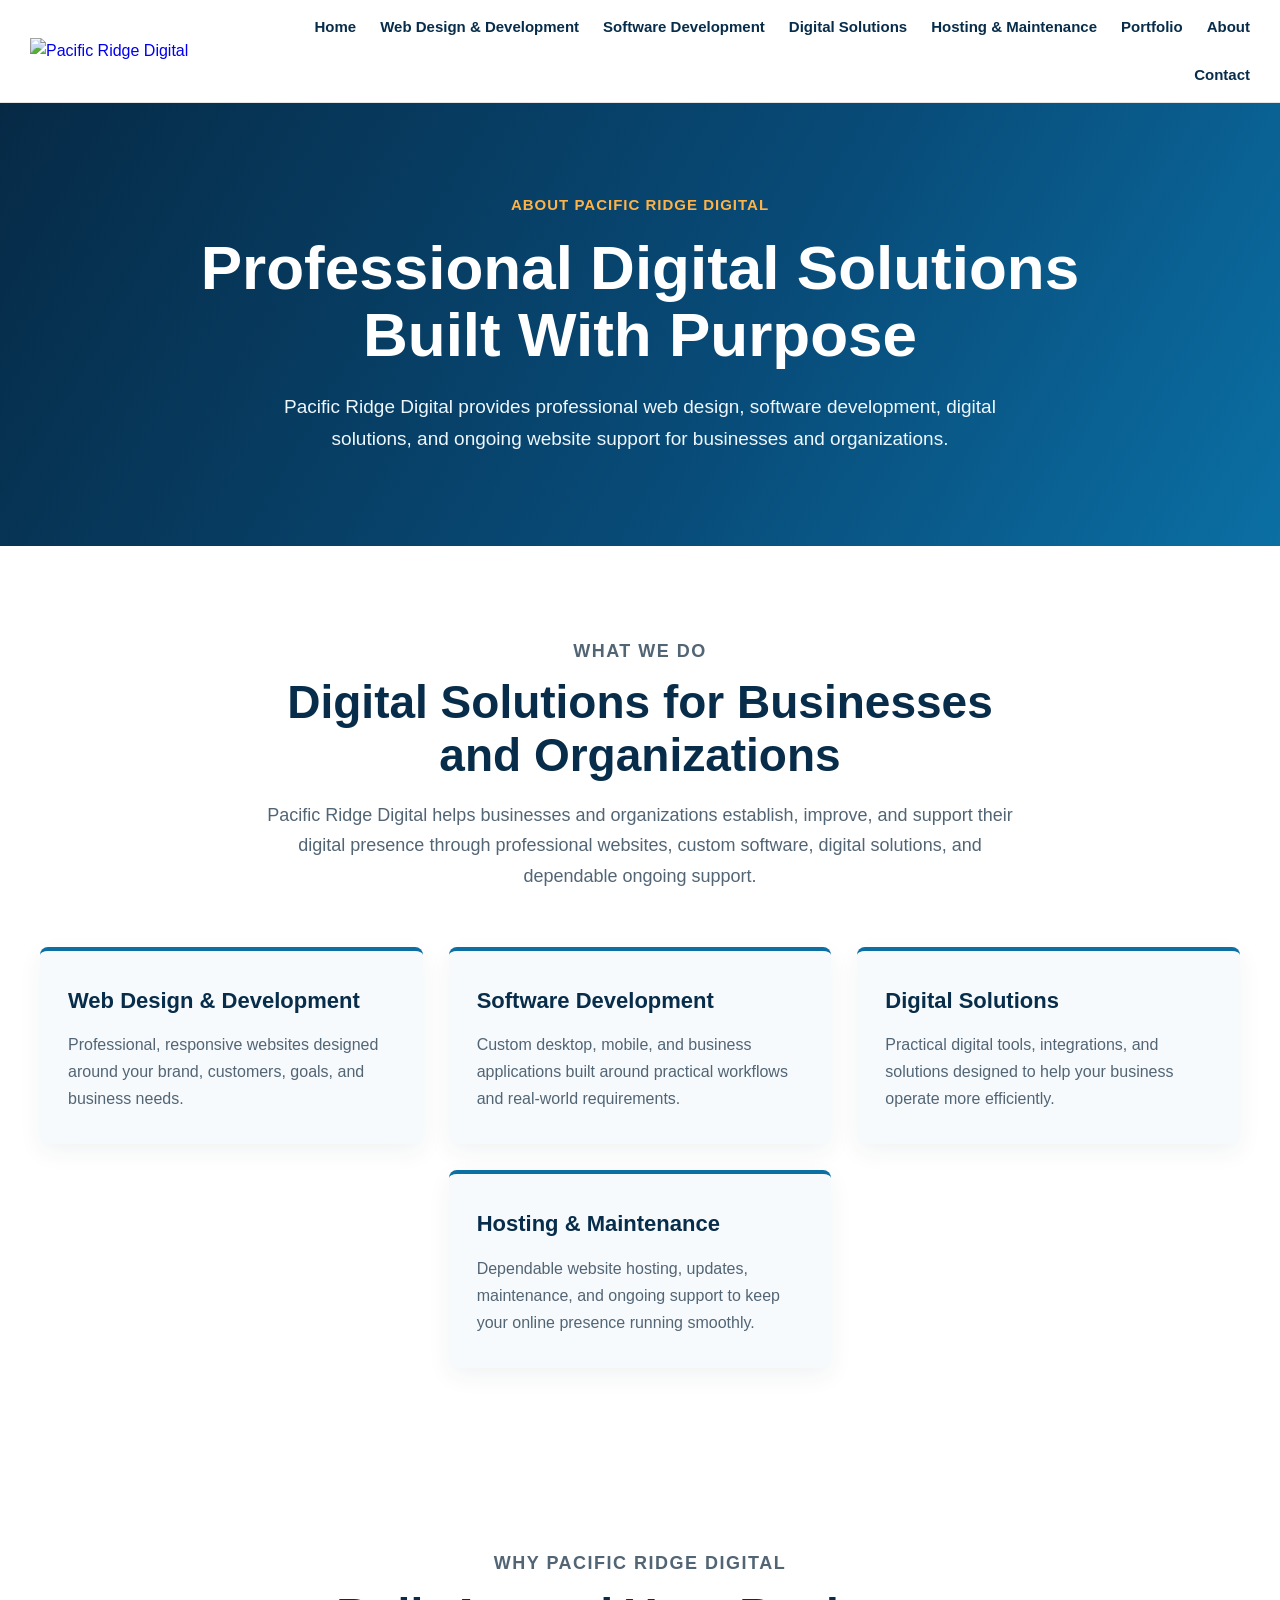
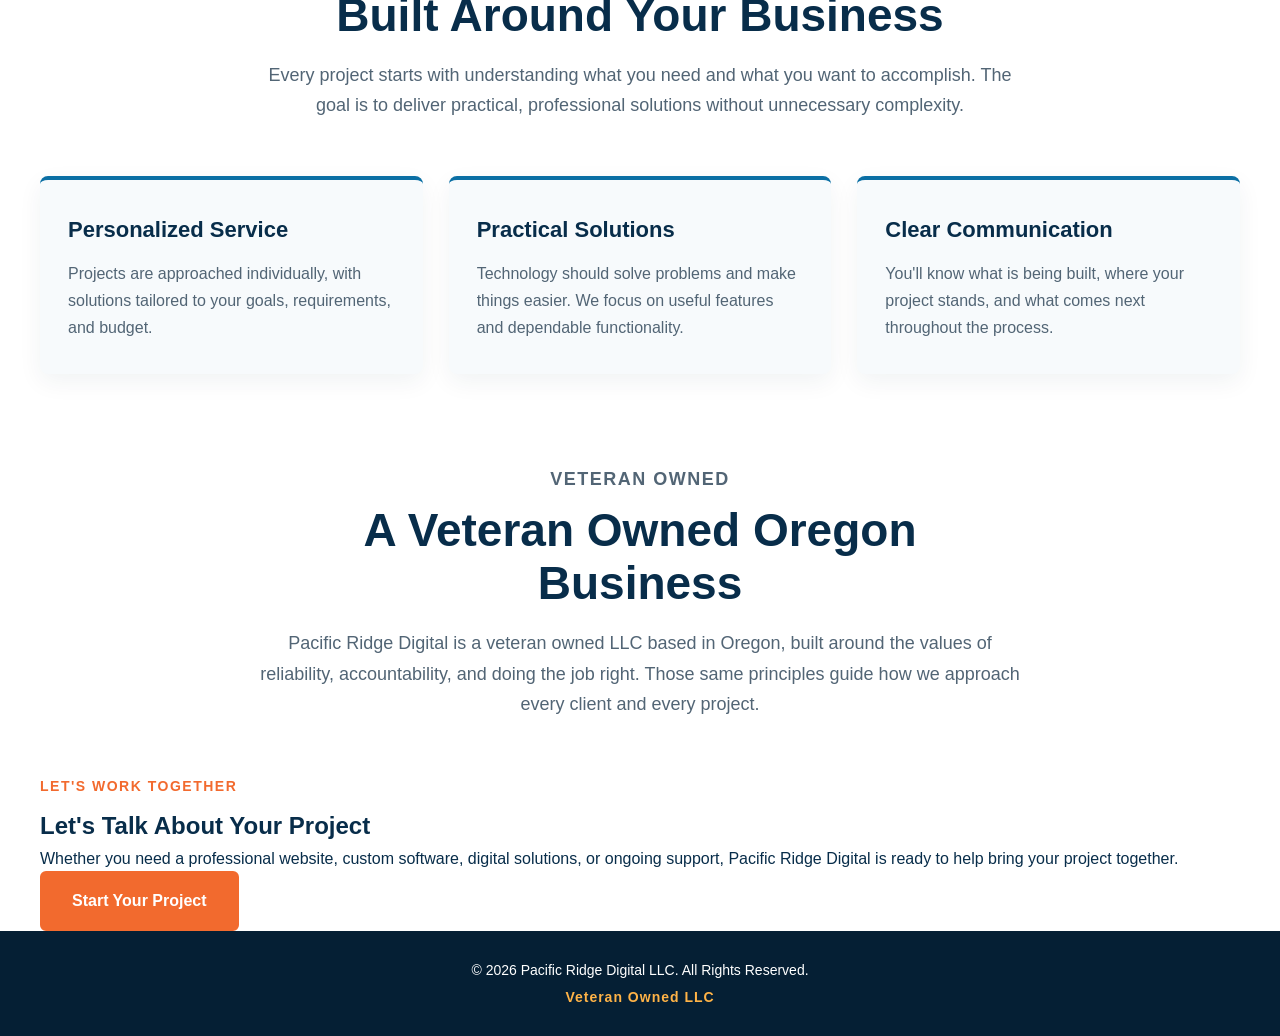
==== commit f0c29b0b: "Add inline style to feature card article" ====
--- a/pages/about.html
+++ b/pages/about.html
@@ -108,7 +108,7 @@
         </p>
     </article>
 
-    <article class="feature-card">
+    <article class="feature-card" style="grid-column: 2;">
         <h3>Hosting &amp; Maintenance</h3>
         <p>
             Dependable website hosting, updates, maintenance, and
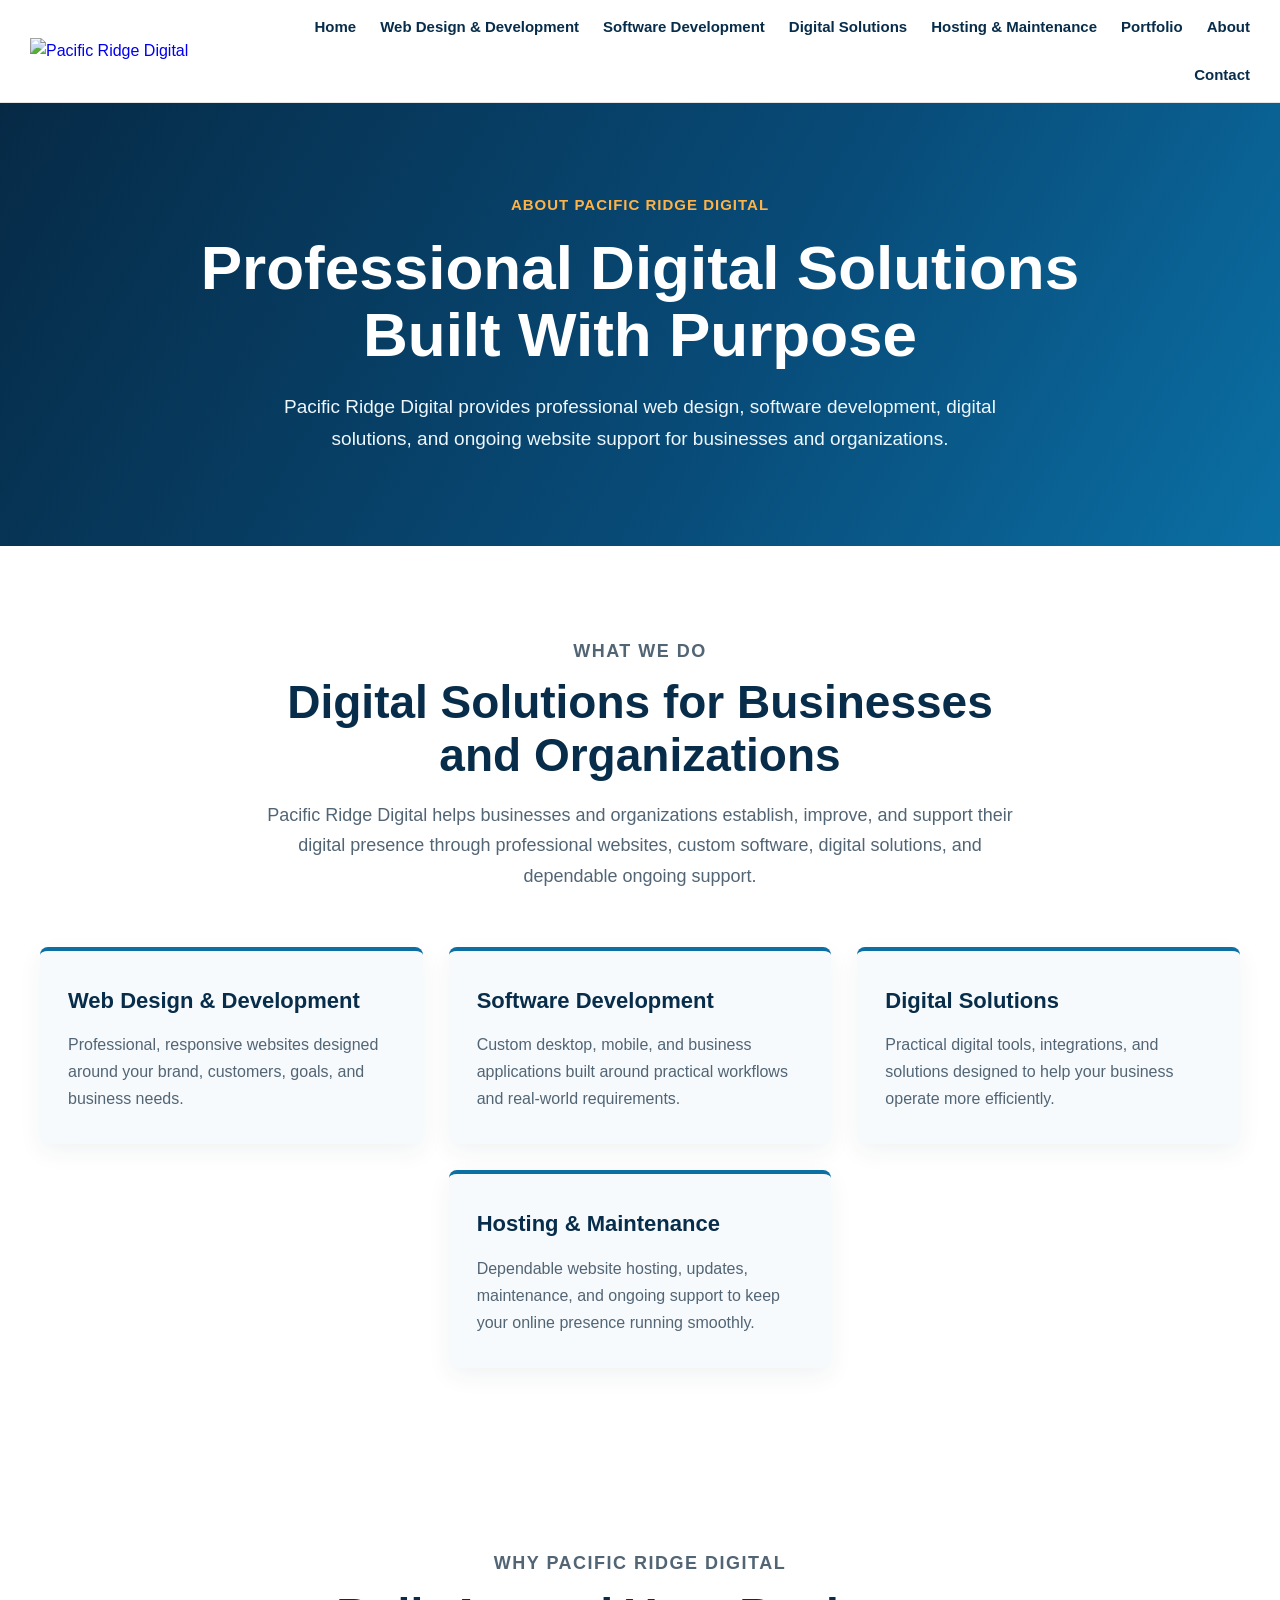
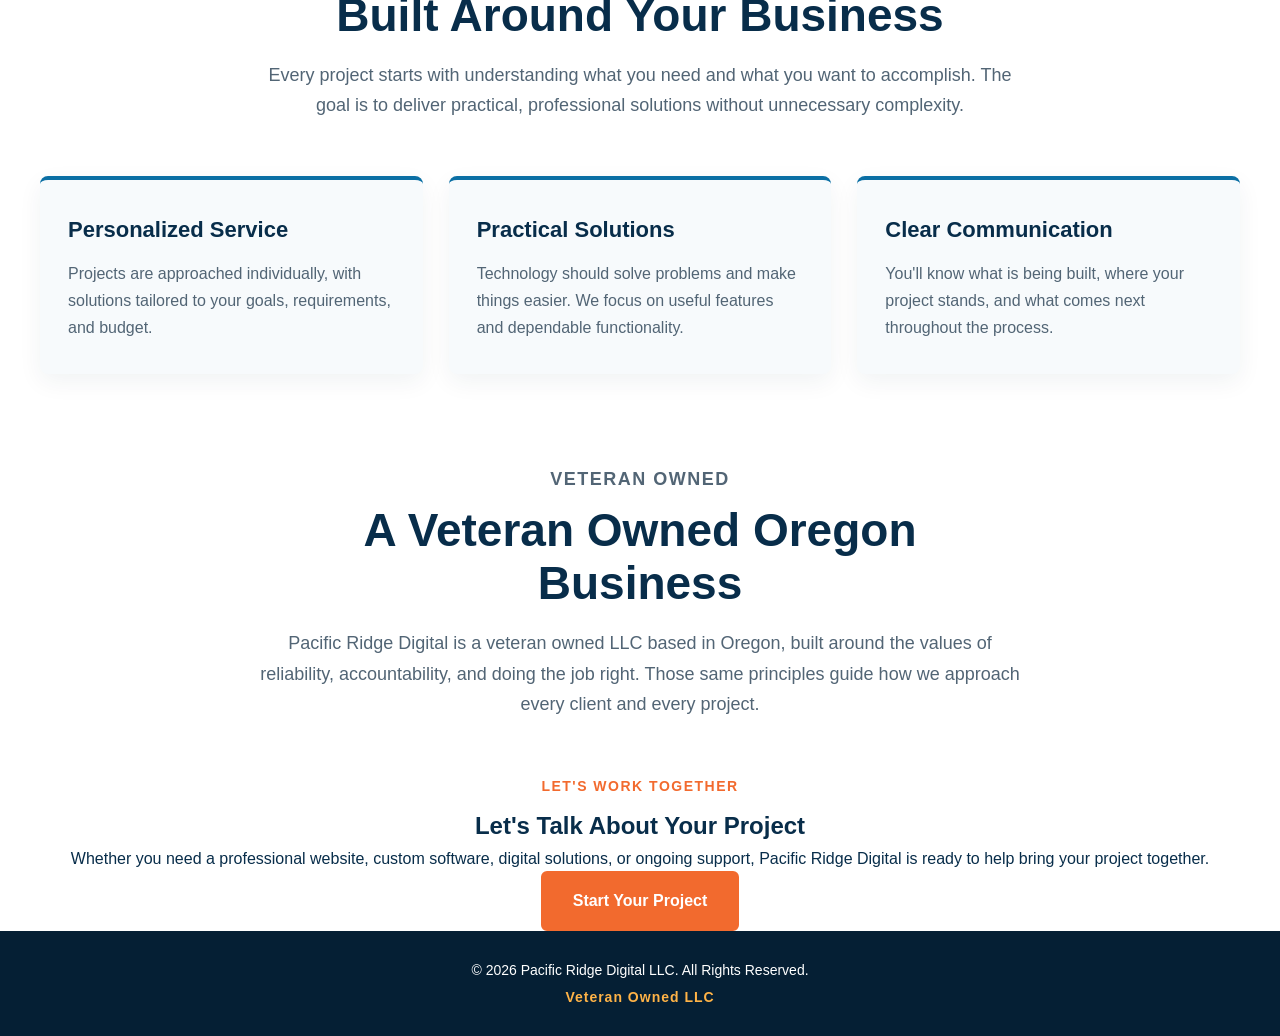
==== commit d5153f52: "Center align CTA section in about.html" ====
--- a/pages/about.html
+++ b/pages/about.html
@@ -199,7 +199,7 @@
 </section>
 
 <!-- About CTA -->
-<section class="cta-section">
+<section class="cta-section" style="text-align: center;">
 
     <div class="section-container">
 
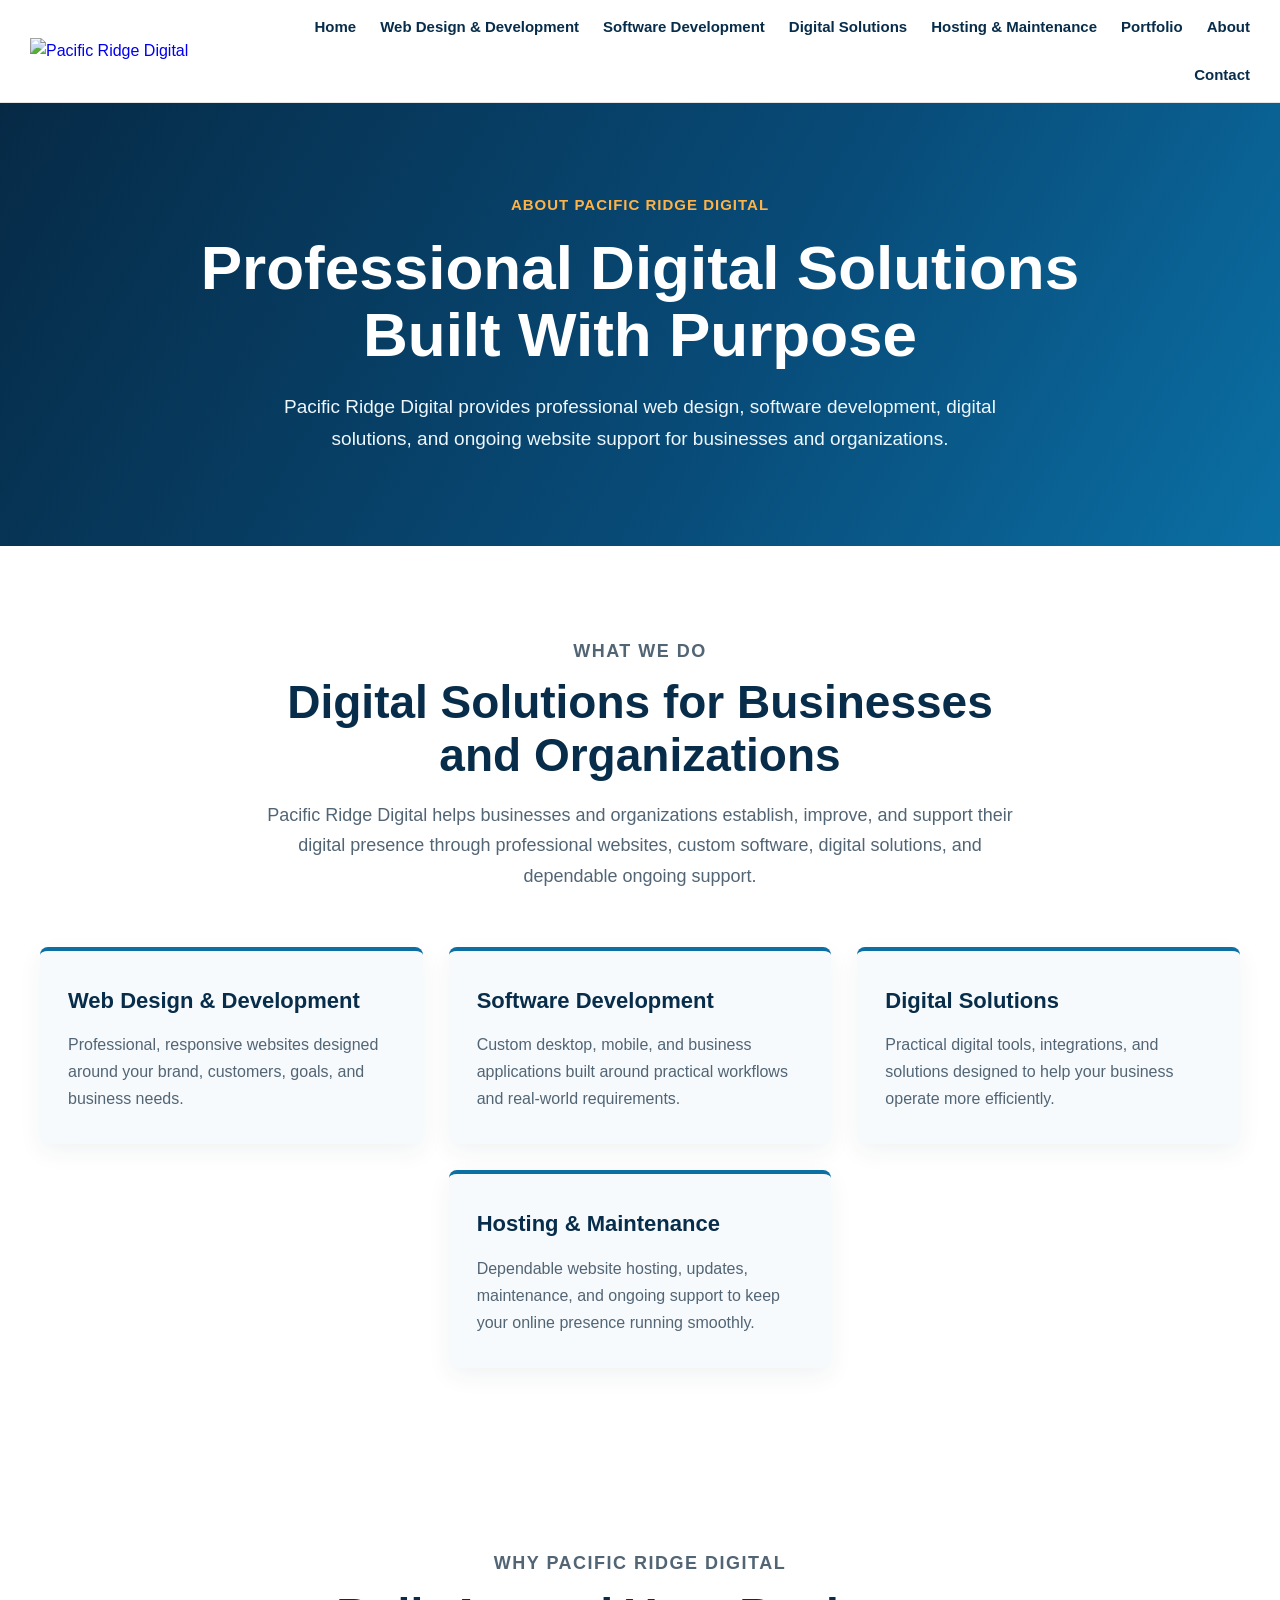
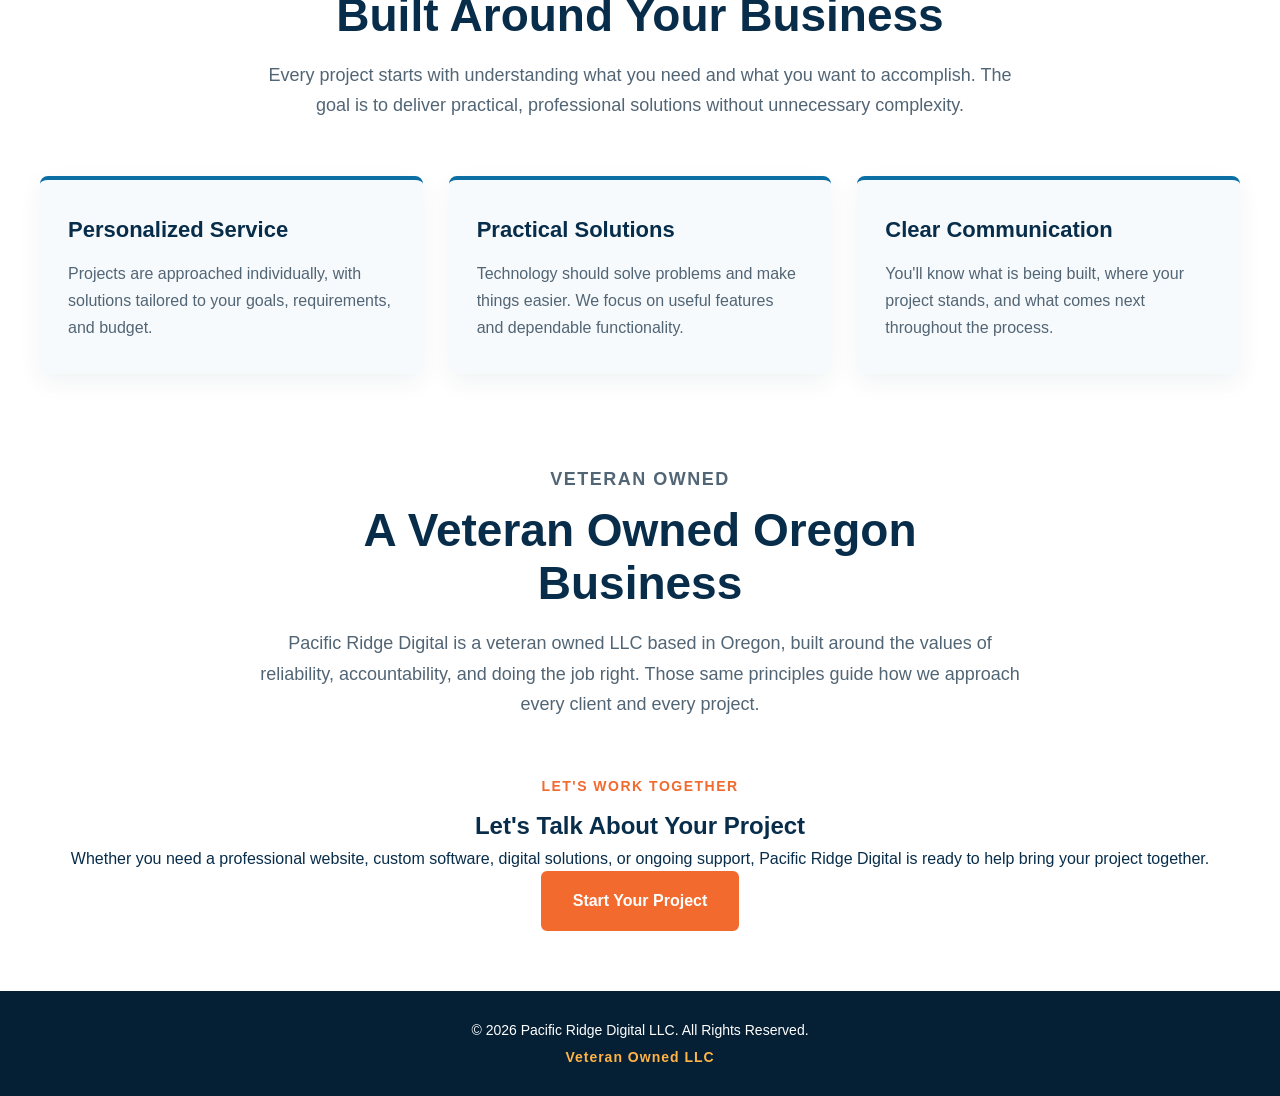
==== commit 16796710: "Enhance CTA section with bottom padding Added padding to the CTA section for better spacing." ====
--- a/pages/about.html
+++ b/pages/about.html
@@ -199,7 +199,7 @@
 </section>
 
 <!-- About CTA -->
-<section class="cta-section" style="text-align: center;">
+<section class="cta-section" style="text-align: center; padding-bottom: 60px;">
 
     <div class="section-container">
 
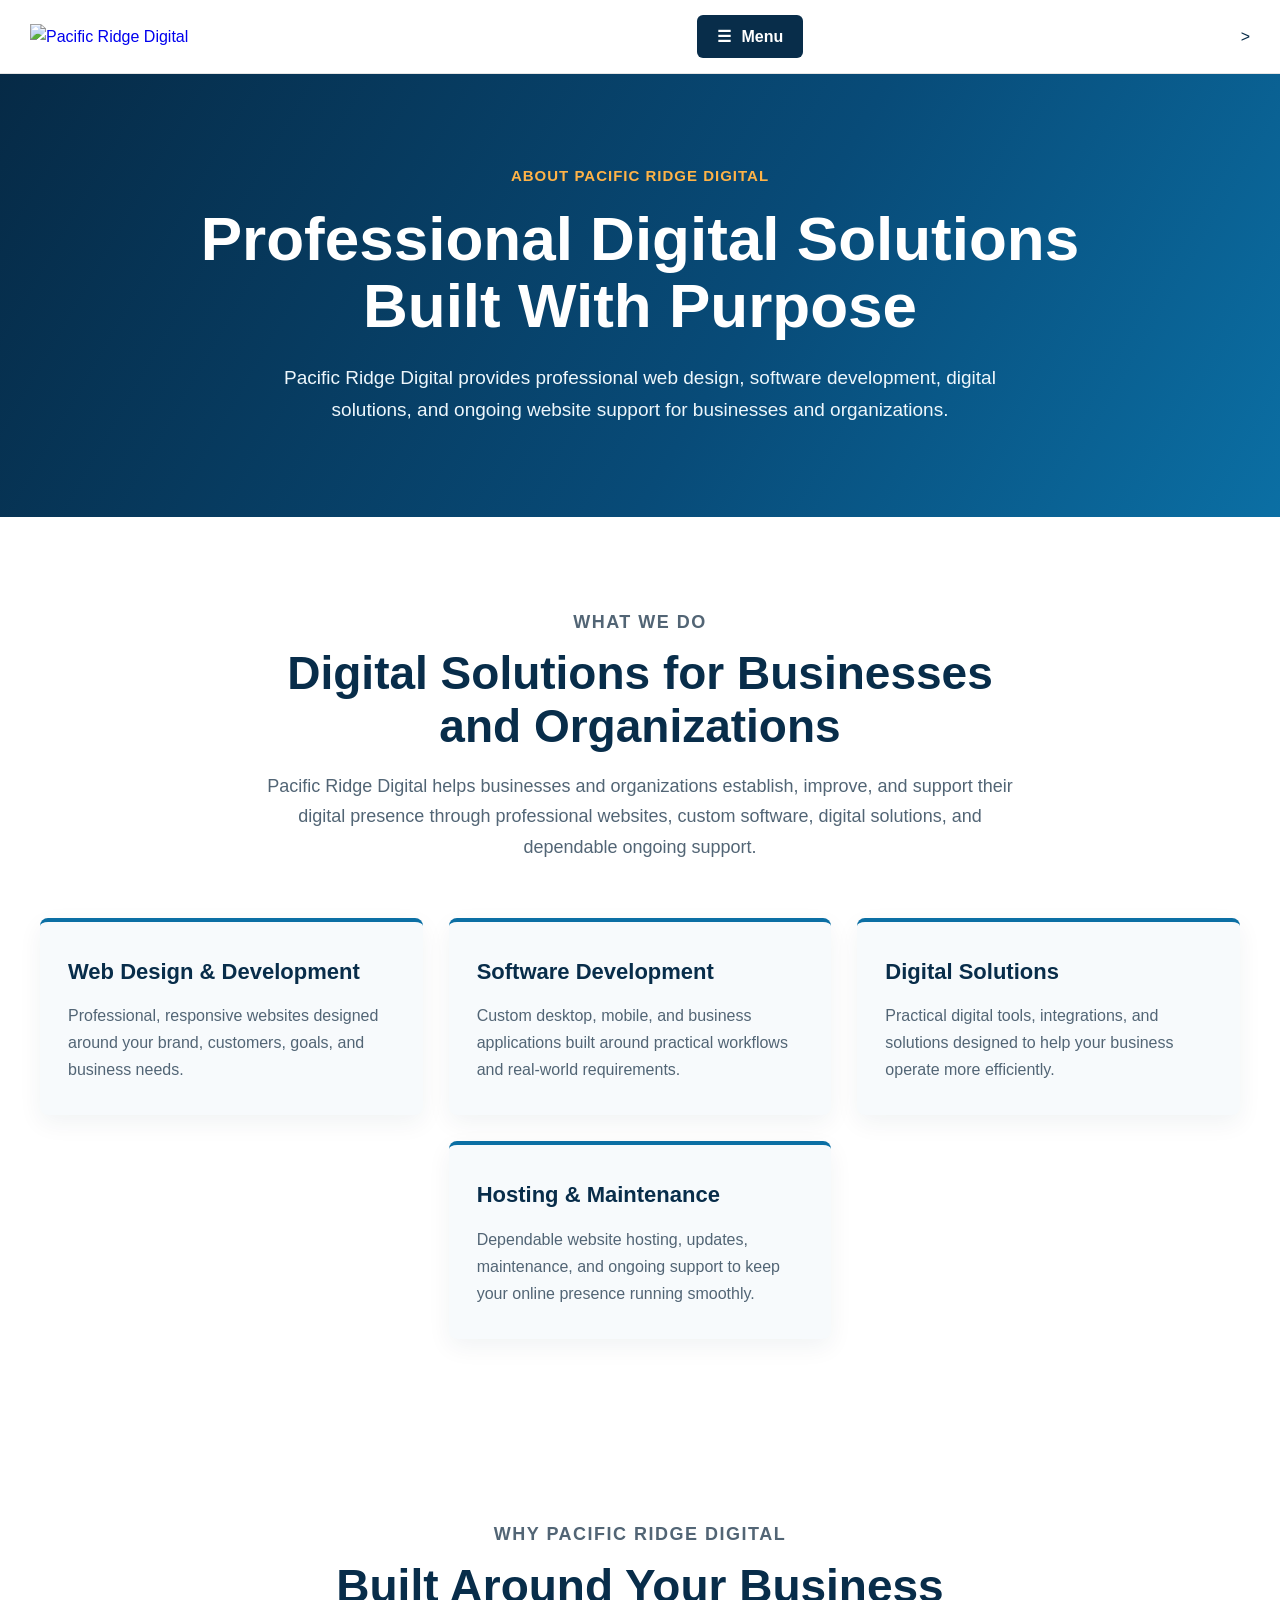
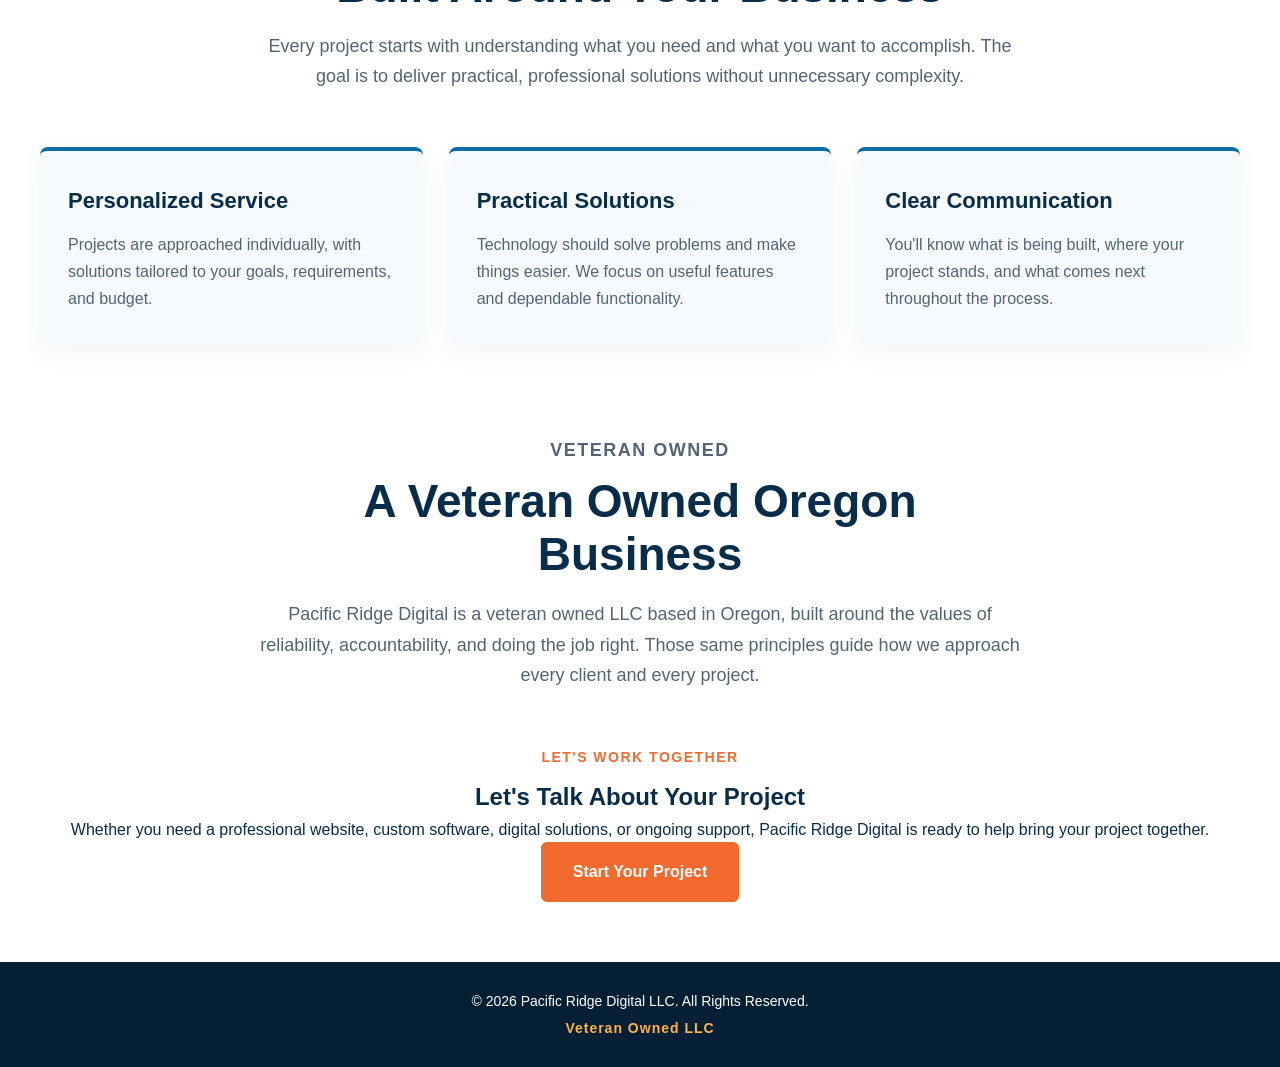
==== commit 83bc3cce: "Update page title and navigation structure" ====
--- a/pages/about.html
+++ b/pages/about.html
@@ -5,7 +5,7 @@
     <meta charset="UTF-8">
     <meta name="viewport" content="width=device-width, initial-scale=1.0">
 
-    <title>Thank You | Pacific Ridge Digital</title>
+    <title>About Us | Pacific Ridge Digital</title>
     <link rel="icon" type="image/png" sizes="512x512" href="../assets/images/favicon.png">
     <meta name="description"
       content="Thank you for contacting Pacific Ridge Digital. Your project inquiry has been received.">
@@ -26,16 +26,21 @@
                      class="site-logo">
             </a>
 
-            <nav class="main-nav">
-                <a href="../index.html">Home</a>
-                <a href="web-design-development.html">Web Design &amp; Development</a>
-                <a href="software-development.html">Software Development</a>
-                <a href="digital-solutions.html">Digital Solutions</a>
-                <a href="hosting-maintenance.html">Hosting &amp; Maintenance</a>
-                <a href="portfolio.html">Portfolio</a>
-                <a href="about.html">About</a>
-                <a href="contact.html">Contact</a>
-            </nav>
+            
+<!-- Navigation Menu -->
+<button class="menu-toggle"
+        type="button"
+        aria-expanded="false"
+        aria-controls="site-navigation">
+    <span aria-hidden="true">&#9776;</span>
+    Menu
+</button>
+
+<nav class="main-nav"
+     id="site-navigation"
+     aria-label="Main navigation">
+</nav>
+>
 
         </div>
 
@@ -233,7 +238,7 @@
         <p class="veteran-footer">Veteran Owned LLC</p>
 
     </footer>
-
+<script src="../script.js"></script>
 </body>
 
 </html>
--- a/style.css
+++ b/style.css
@@ -1717,3 +1717,124 @@
     justify-content: center;
     margin: 30px 0 50px;
 }
+
+.site-footer a {
+    color: #ffffff;
+    text-decoration: none;
+}
+
+.site-footer a:hover {
+    color: #48CAE4;
+    text-decoration: underline;
+}
+
+.booking-cta {
+    width: 100%;
+    text-align: center;
+    margin: 30px auto 50px;
+}
+
+.booking-cta p {
+    margin: 0 0 12px;
+}
+
+/* ===== Pacific Ridge Digital Navigation Menu ===== */
+
+.header-container {
+    position: relative;
+}
+
+.menu-toggle {
+    display: flex;
+    align-items: center;
+    gap: 10px;
+    padding: 12px 20px;
+    background: #082d4a;
+    color: #ffffff;
+    border: none;
+    border-radius: 6px;
+    font-size: 16px;
+    font-weight: 700;
+    cursor: pointer;
+}
+
+.menu-toggle:hover,
+.menu-toggle:focus-visible {
+    background: #0b6fa4;
+}
+
+.main-nav {
+    display: none;
+    position: absolute;
+    top: calc(100% - 10px);
+    right: 30px;
+    width: min(300px, calc(100vw - 40px));
+    max-height: 70vh;
+    overflow-y: auto;
+    flex-direction: column;
+    align-items: stretch;
+    flex-wrap: nowrap;
+    gap: 0;
+    padding: 10px;
+    background: #ffffff;
+    border: 1px solid #e5e5e5;
+    border-radius: 8px;
+    box-shadow: 0 12px 30px rgba(8,45,74,0.18);
+    z-index: 1000;
+}
+
+.main-nav.menu-open {
+    display: flex;
+}
+
+.main-nav a {
+    display: block;
+    padding: 12px 15px;
+    border-radius: 5px;
+    font-size: 15px;
+}
+
+.main-nav a:hover,
+.main-nav a:focus-visible {
+    background: #f7fafc;
+    color: #f26a2e;
+}
+
+@media (max-width: 700px) {
+    .header-container {
+        flex-direction: row;
+        justify-content: space-between;
+        gap: 15px;
+    }
+
+    .site-logo {
+        width: min(190px, 45vw);
+    }
+
+    .menu-toggle {
+        padding: 10px 14px;
+    }
+
+    .main-nav {
+        right: 15px;
+        top: 100%;
+    }
+   
+/* ===== Header Logo and Menu Alignment ===== */
+
+.site-header .header-container {
+    flex-direction: row;
+    justify-content: space-between;
+    align-items: center;
+}
+
+.menu-toggle {
+    margin-left: auto;
+}
+
+
+
+
+
+
+
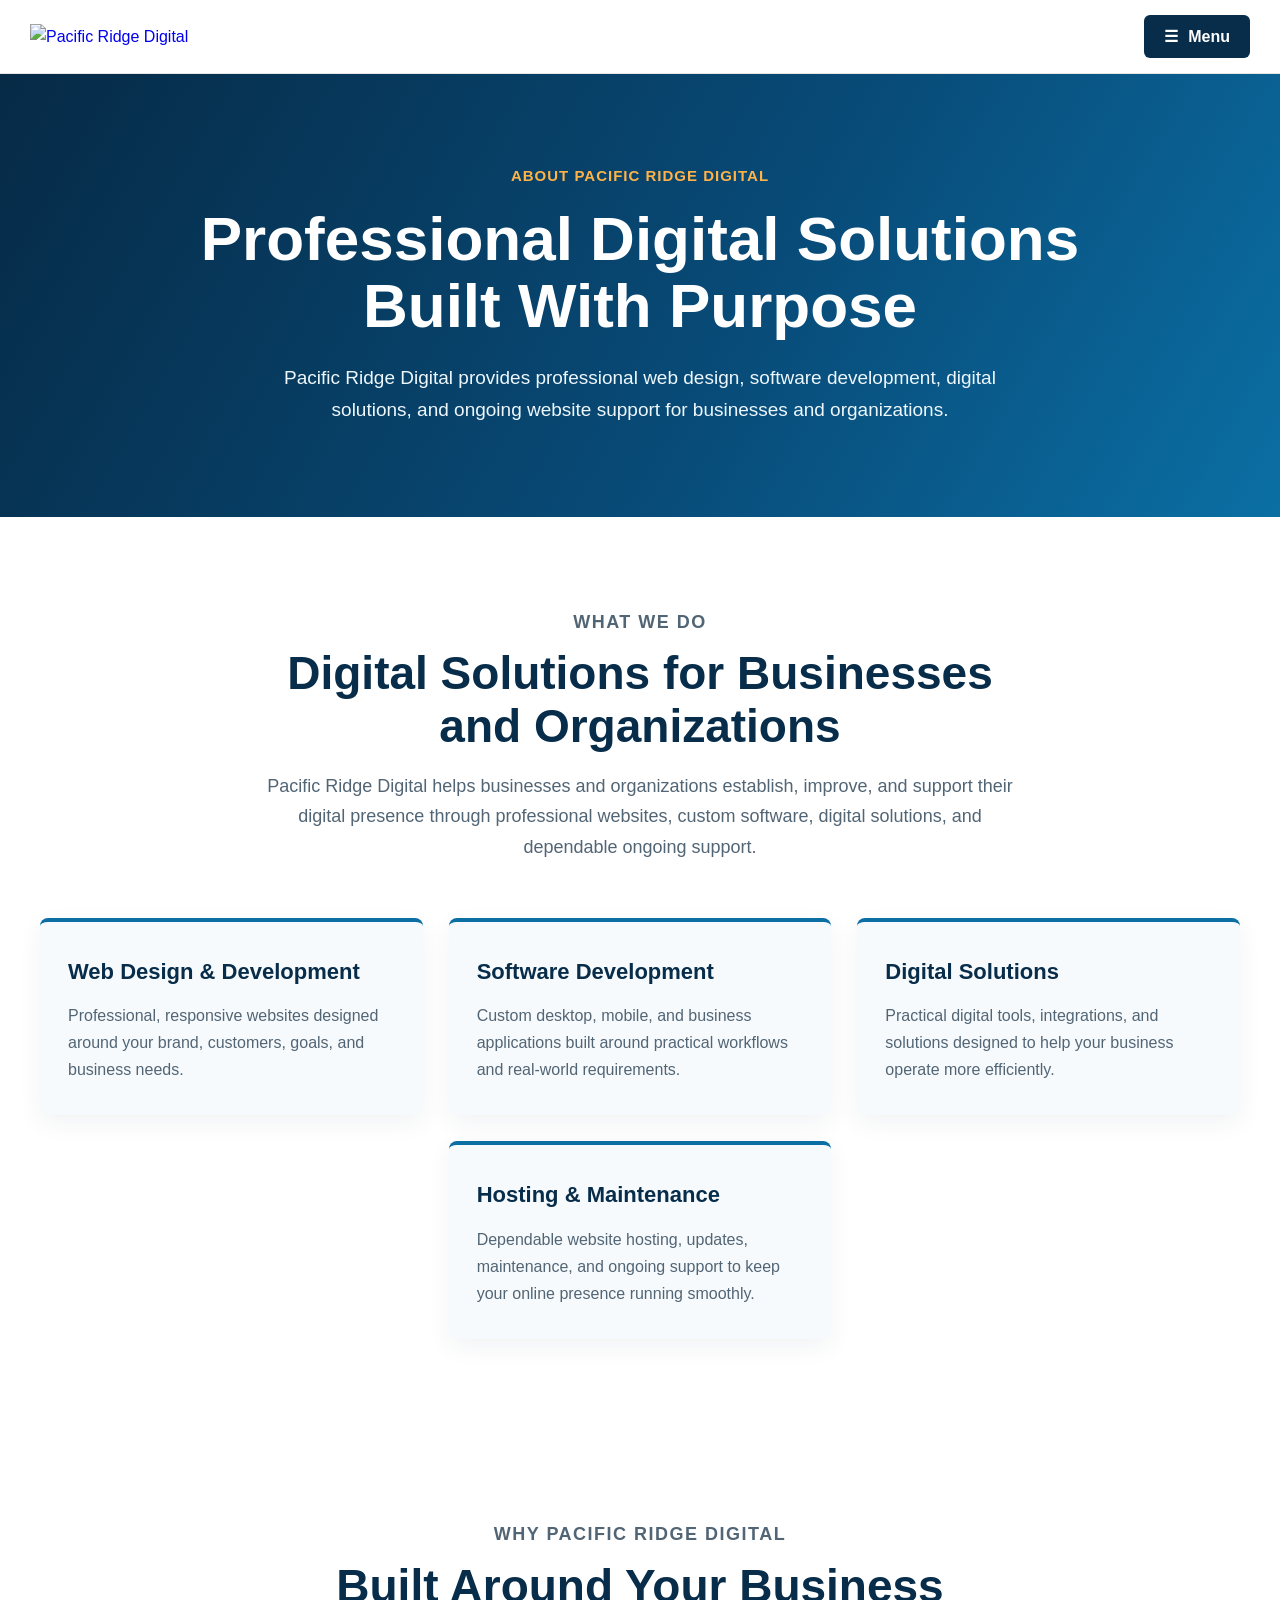
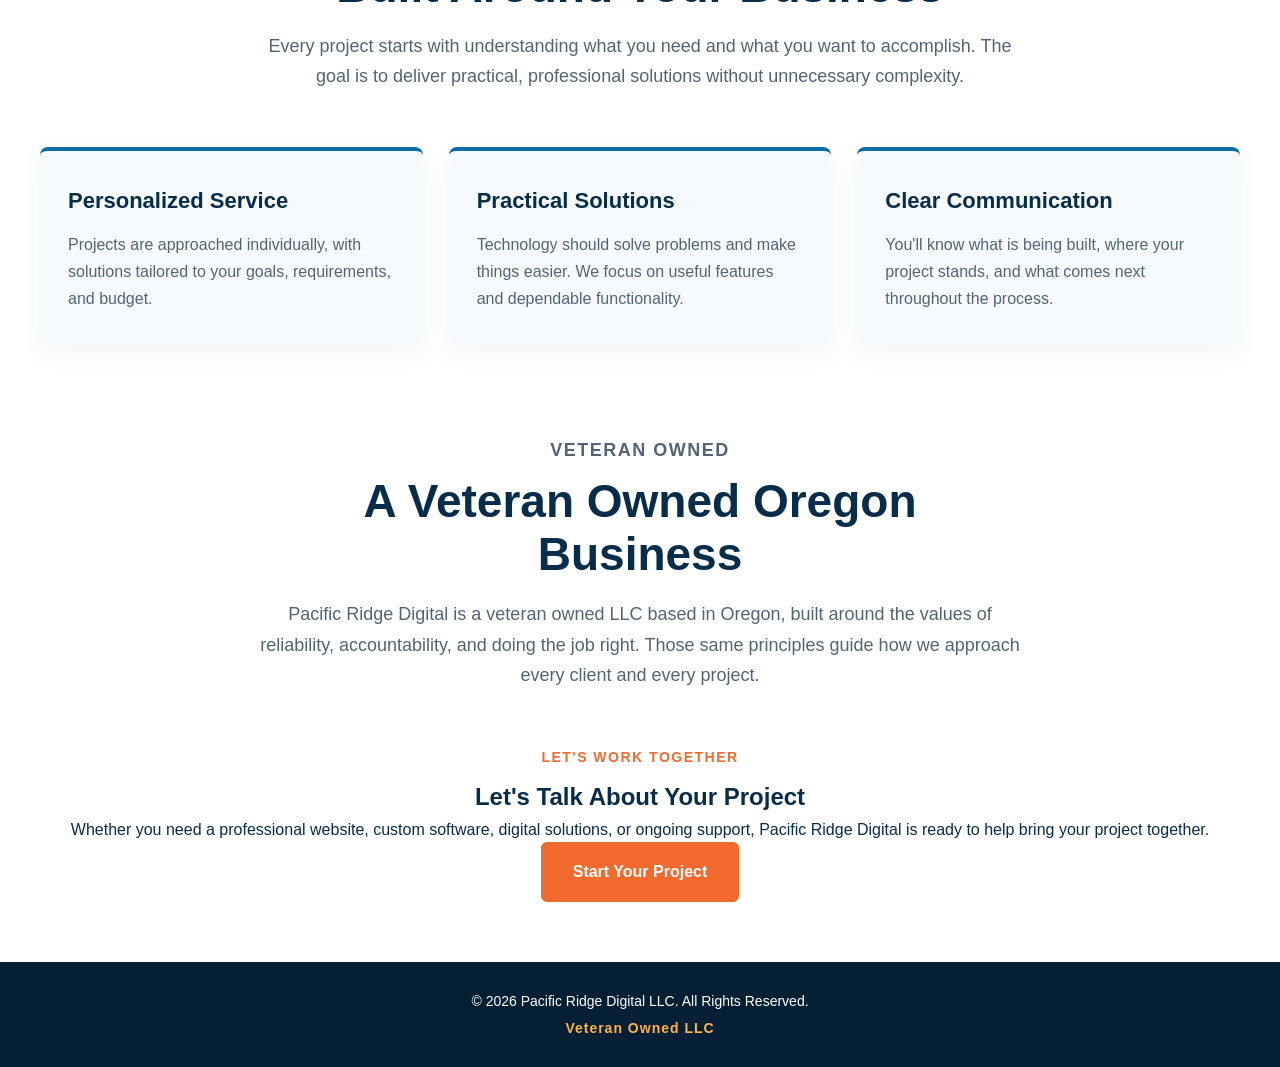
==== commit 00a27ac8: "Fix HTML formatting in about.html" ====
--- a/pages/about.html
+++ b/pages/about.html
@@ -40,7 +40,6 @@
      id="site-navigation"
      aria-label="Main navigation">
 </nav>
->
 
         </div>
 
